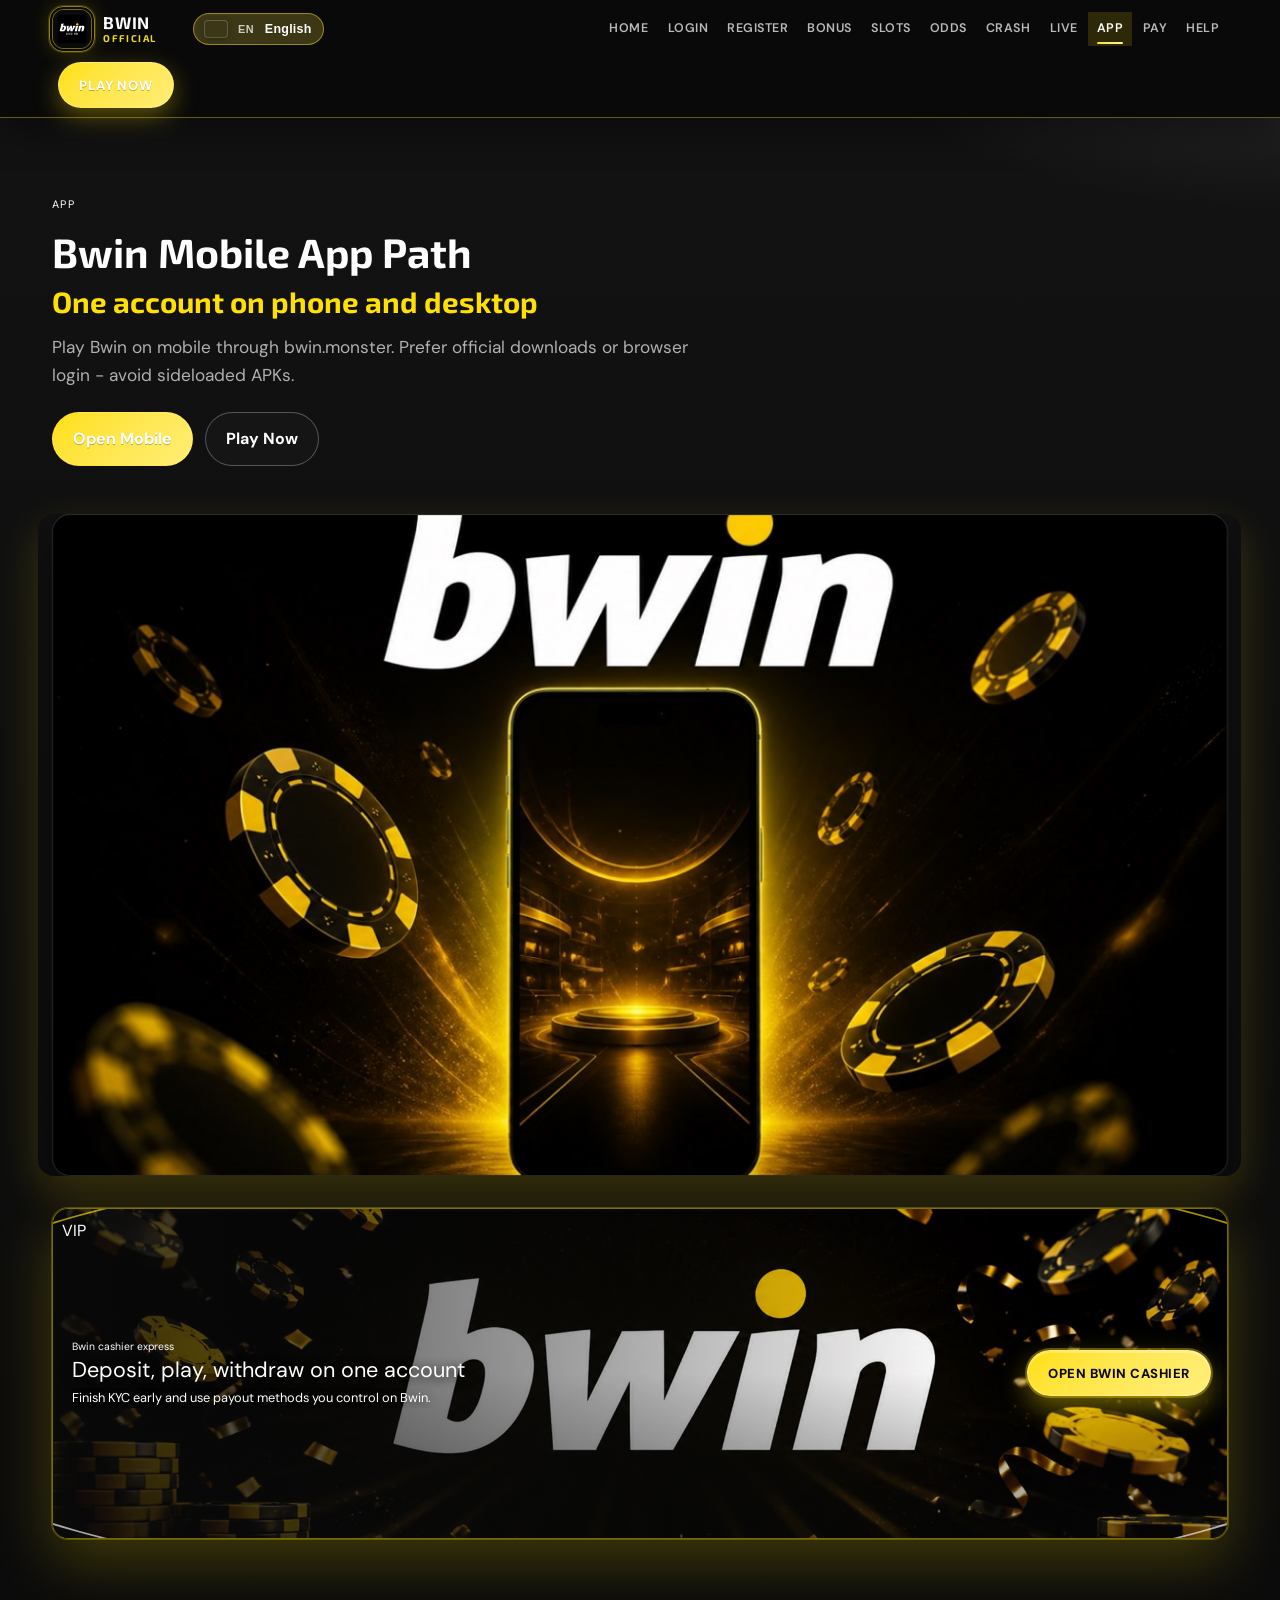
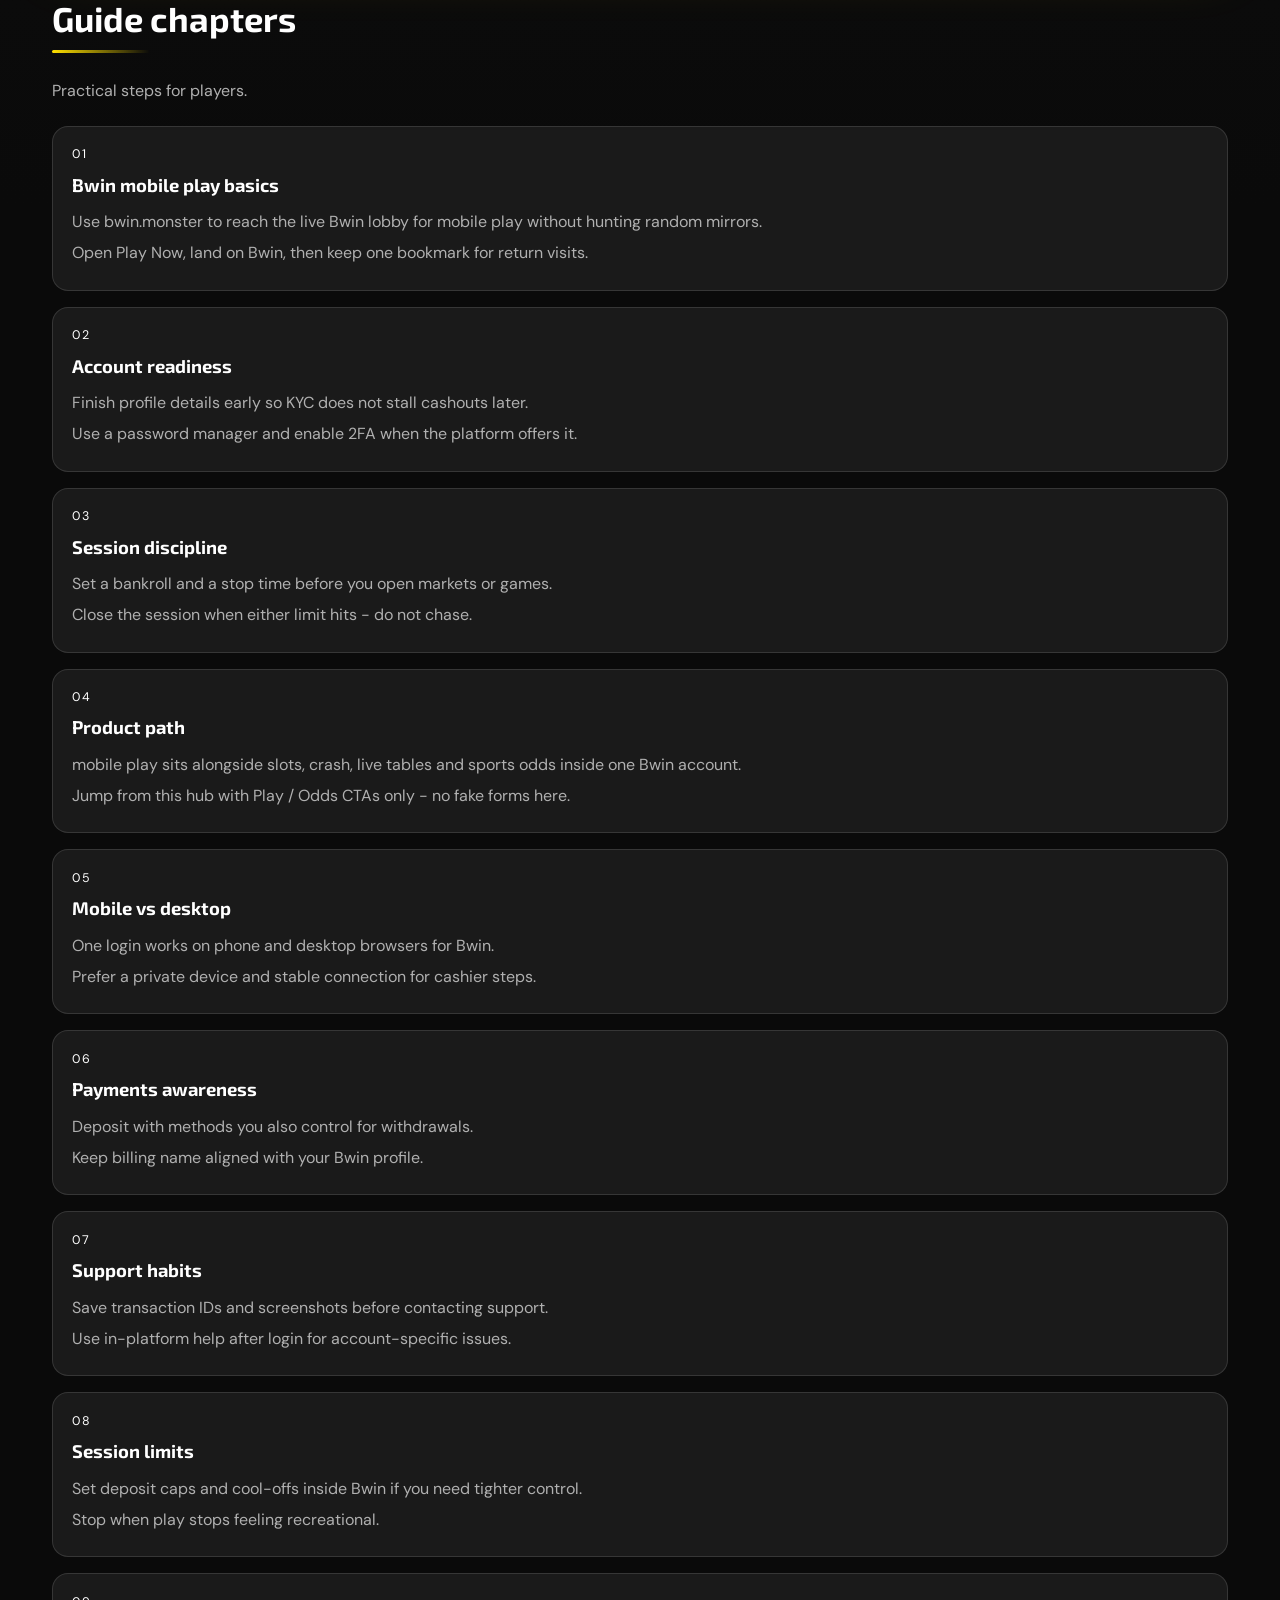
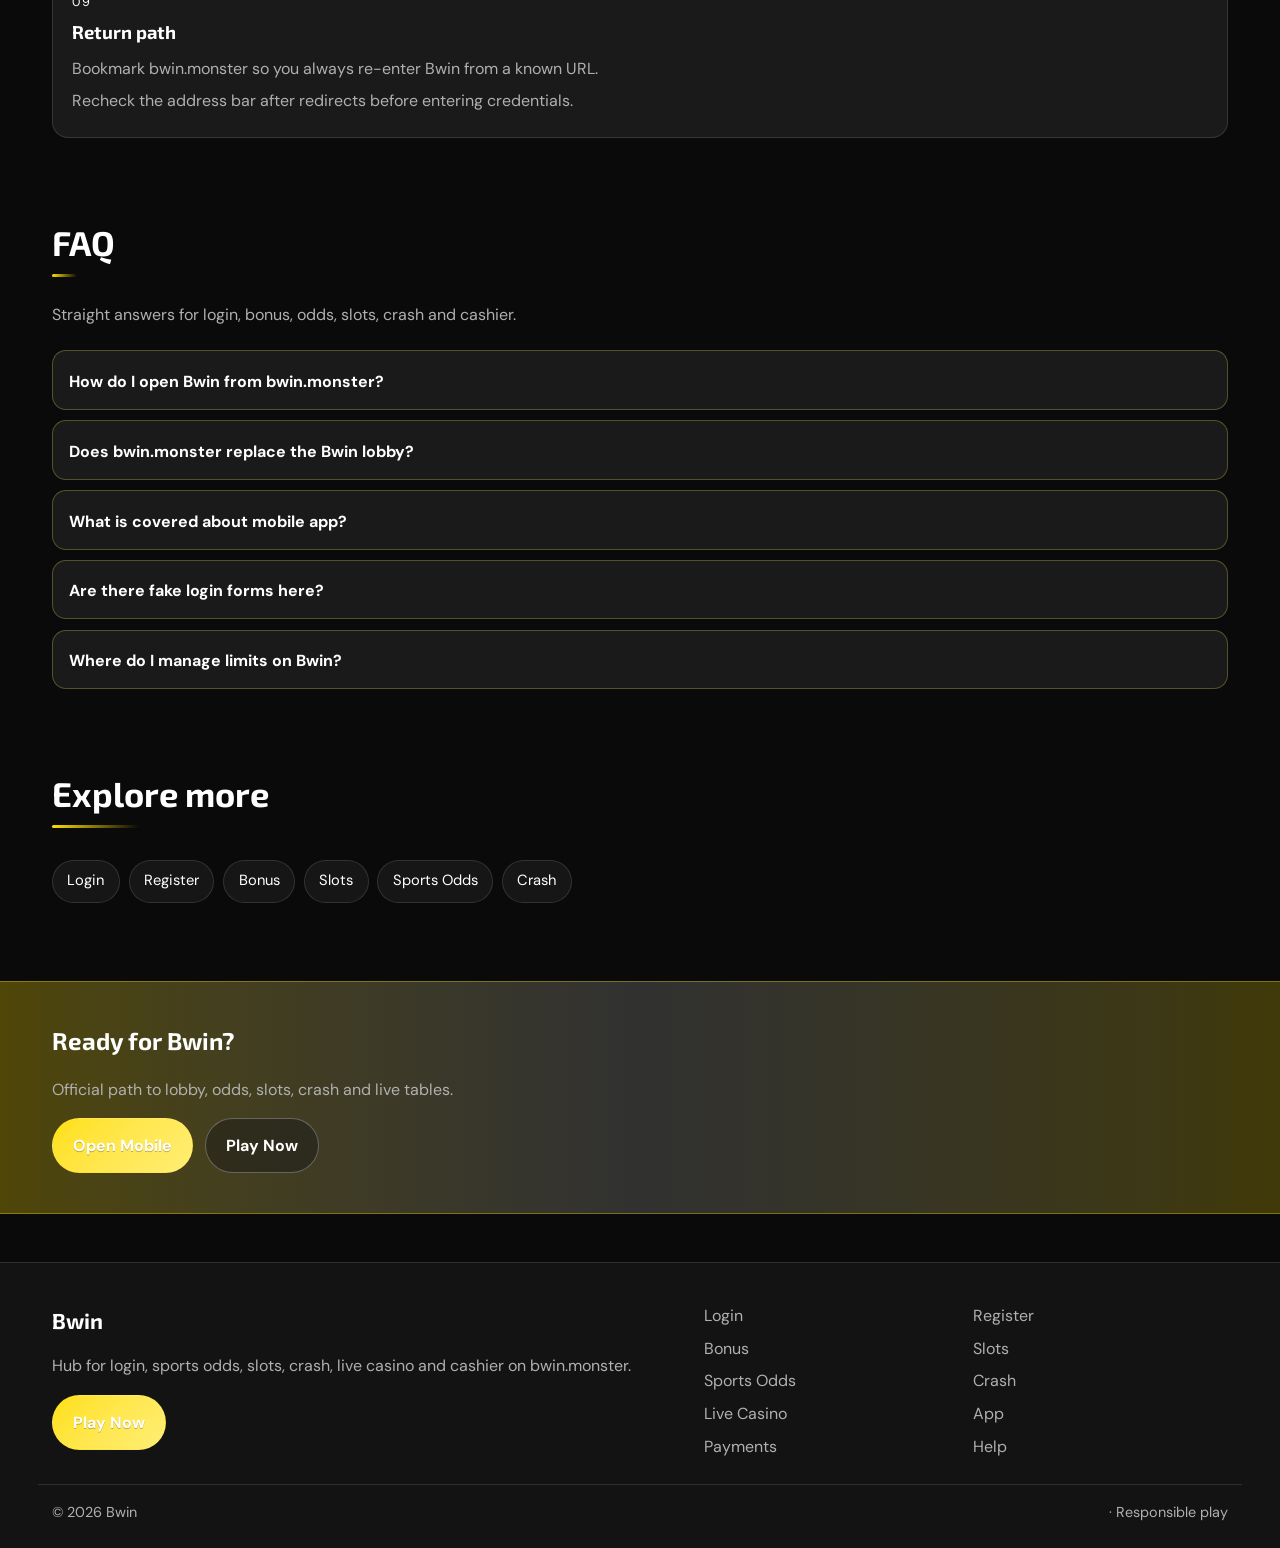
==== bwin-app.html @ 228906a5 "Launch Bwin hub on bwin.monster" ====
<!DOCTYPE html>
<html lang="en">
<head>
<meta charset="utf-8">
<meta name="viewport" content="width=device-width, initial-scale=1">
<title>Bwin App &amp; Mobile Play - Same Account | bwin.monster</title>
<meta name="description" content="Use Bwin on mobile via bwin.monster: one account, browser tips, secure sessions.">
<meta name="keywords" content="Bwin, Bwin App, Bwin login, Bwin bonus, Bwin slots, Bwin odds, bwin.monster">
<meta name="robots" content="index,follow,max-image-preview:large">
<link rel="canonical" href="https://bwin.monster/bwin-app.html">
<meta property="og:type" content="website">
<meta property="og:site_name" content="Bwin">
<meta property="og:title" content="Bwin App &amp; Mobile Play - Same Account | bwin.monster">
<meta property="og:description" content="Use Bwin on mobile via bwin.monster: one account, browser tips, secure sessions.">
<meta property="og:url" content="https://bwin.monster/bwin-app.html">
<meta property="og:image" content="https://bwin.monster/assets/pages/bwin-app.jpg">
<meta name="twitter:card" content="summary_large_image">
<meta name="twitter:title" content="Bwin App &amp; Mobile Play - Same Account | bwin.monster">
<meta name="twitter:description" content="Use Bwin on mobile via bwin.monster: one account, browser tips, secure sessions.">
<meta name="twitter:image" content="https://bwin.monster/assets/pages/bwin-app.jpg">
<link rel="icon" href="/favicon.ico" sizes="any">
<link rel="icon" type="image/png" sizes="48x48" href="/favicon-48x48.png">
<link rel="icon" type="image/png" sizes="96x96" href="/favicon-96x96.png">
<link rel="icon" type="image/png" sizes="192x192" href="/favicon-192x192.png">
<link rel="apple-touch-icon" sizes="180x180" href="/apple-touch-icon.png">
<link rel="manifest" href="/site.webmanifest">
<link rel="preconnect" href="https://fonts.googleapis.com">
<link rel="preconnect" href="https://fonts.gstatic.com" crossorigin>
<link href="https://fonts.googleapis.com/css2?family=Exo+2:wght@600;700&family=DM+Sans:wght@400;600;700&display=swap" rel="stylesheet">
<link rel="stylesheet" href="/css/styles.css">
<link rel="stylesheet" href="/css/i18n.css">
<script type="application/ld+json">{"@context":"https://schema.org","@type":"FAQPage","url":"https://bwin.monster/bwin-app.html","mainEntity":[{"@type":"Question","name":"How do I open Bwin from bwin.monster?","acceptedAnswer":{"@type":"Answer","text":"Tap Play Now on bwin.monster, follow through to the live Bwin site, then complete login or registration there."}},{"@type":"Question","name":"Does bwin.monster replace the Bwin lobby?","acceptedAnswer":{"@type":"Answer","text":"No. bwin.monster is an SEO hub for login, bonus path, odds, slots, crash, live casino and cashier. Real games run on Bwin after you continue."}},{"@type":"Question","name":"What is covered about mobile app?","acceptedAnswer":{"@type":"Answer","text":"This page explains practical mobile app steps for Bwin players: safe entry, product location, session limits and where to continue via Play Now."}},{"@type":"Question","name":"Are there fake login forms here?","acceptedAnswer":{"@type":"Answer","text":"No. Never enter passwords on the hub. Credentials belong only on the live Bwin site after you leave this page."}},{"@type":"Question","name":"Where do I manage limits on Bwin?","acceptedAnswer":{"@type":"Answer","text":"Use deposit limits, reality checks and cool-offs inside the logged-in Bwin account tools."}}]}</script>
</head>
<body class="layout-2 page">
<header class="site-header" id="siteHeader">
<div class="wrap header-bar">
<a class="brand" href="/" aria-label="Bwin home">
<span class="brand-mark"><img src="/assets/brand/logo.png" alt="Bwin logo" width="40" height="40"></span>
<span class="brand-copy"><span class="brand-name">Bwin</span><span class="brand-tag">Official</span></span>
</a>
<button class="nav-toggle" id="navToggle" aria-expanded="false" aria-controls="siteNav" type="button" aria-label="Open menu"><span></span><span></span><span></span></button>
<nav class="site-nav" id="siteNav" aria-label="Primary"><a class="nav-link" href="/">Home</a><a class="nav-link" href="/bwin-login.html">Login</a><a class="nav-link" href="/bwin-register.html">Register</a><a class="nav-link" href="/bwin-bonus.html">Bonus</a><a class="nav-link" href="/bwin-slots.html">Slots</a><a class="nav-link" href="/bwin-odds.html">Odds</a><a class="nav-link" href="/bwin-crash.html">Crash</a><a class="nav-link" href="/bwin-live.html">Live</a><a class="nav-link is-active" href="/bwin-app.html">App</a><a class="nav-link" href="/bwin-pay.html">Pay</a><a class="nav-link" href="/bwin-help.html">Help</a></nav>
<a class="btn btn-accent header-cta" href="https://martell888.online/T9WnXySk?sub_id_1=bwin.monster" rel="nofollow sponsored noopener" target="_blank">Play Now</a>
</div>
</header>
<section class="page-hero"><div class="wrap">
<div class="eyebrow">App</div>
<h1>Bwin Mobile App Path<em>One account on phone and desktop</em></h1>
<p class="lead">Play Bwin on mobile through bwin.monster. Prefer official downloads or browser login - avoid sideloaded APKs.</p>
<div class="cta-row">
<a class="btn btn-accent" href="https://martell888.online/T9WnXySk?sub_id_1=bwin.monster" rel="nofollow sponsored noopener" target="_blank">Open Mobile</a>
<a class="btn btn-ghost" href="https://martell888.online/T9WnXySk?sub_id_1=bwin.monster" rel="nofollow sponsored noopener" target="_blank">Play Now</a>
</div>

</div></section>
<div class="page-cover wrap"><img src="/assets/pages/bwin-app.jpg" alt="App cover" width="1200" height="675" loading="eager"></div>
<div class="wrap"><a class="promo-fx promo-vip reveal" href="https://martell888.online/T9WnXySk?sub_id_1=bwin.monster" rel="nofollow sponsored noopener" target="_blank">
<span class="promo-badge">VIP</span>
<span class="promo-fx-glow" aria-hidden="true"></span>
<span class="promo-fx-scan" aria-hidden="true"></span>
<span class="promo-fx-particles" aria-hidden="true"></span>
<span class="promo-fx-rays" aria-hidden="true"></span>
<span class="promo-fx-ring" aria-hidden="true"></span>
<div class="promo-media"><img src="/assets/promo/promo-cashier.jpg" alt="Bwin promo" width="960" height="540" loading="lazy"></div>
<div class="promo-copy"><span class="promo-kicker">Bwin cashier express</span><div class="promo-title">Deposit, play, withdraw on one account</div><p class="promo-sub">Finish KYC early and use payout methods you control on Bwin.</p></div>
<span class="promo-cta"><span class="promo-cta-shine" aria-hidden="true"></span><span class="promo-cta-label">Open Bwin cashier</span></span>
</a></div>
<section class="chapters wrap"><div class="section-head"><h2>Guide chapters</h2><p class="mute">Practical steps for players.</p></div><div class="chapter-grid"><article class="chapter"><div class="chapter-n">01</div><h3>Bwin mobile play basics</h3><p>Use bwin.monster to reach the live Bwin lobby for mobile play without hunting random mirrors.</p><p>Open Play Now, land on Bwin, then keep one bookmark for return visits.</p></article><article class="chapter"><div class="chapter-n">02</div><h3>Account readiness</h3><p>Finish profile details early so KYC does not stall cashouts later.</p><p>Use a password manager and enable 2FA when the platform offers it.</p></article><article class="chapter"><div class="chapter-n">03</div><h3>Session discipline</h3><p>Set a bankroll and a stop time before you open markets or games.</p><p>Close the session when either limit hits - do not chase.</p></article><article class="chapter"><div class="chapter-n">04</div><h3>Product path</h3><p>mobile play sits alongside slots, crash, live tables and sports odds inside one Bwin account.</p><p>Jump from this hub with Play / Odds CTAs only - no fake forms here.</p></article><article class="chapter"><div class="chapter-n">05</div><h3>Mobile vs desktop</h3><p>One login works on phone and desktop browsers for Bwin.</p><p>Prefer a private device and stable connection for cashier steps.</p></article><article class="chapter"><div class="chapter-n">06</div><h3>Payments awareness</h3><p>Deposit with methods you also control for withdrawals.</p><p>Keep billing name aligned with your Bwin profile.</p></article><article class="chapter"><div class="chapter-n">07</div><h3>Support habits</h3><p>Save transaction IDs and screenshots before contacting support.</p><p>Use in-platform help after login for account-specific issues.</p></article><article class="chapter"><div class="chapter-n">08</div><h3>Session limits</h3><p>Set deposit caps and cool-offs inside Bwin if you need tighter control.</p><p>Stop when play stops feeling recreational.</p></article><article class="chapter"><div class="chapter-n">09</div><h3>Return path</h3><p>Bookmark bwin.monster so you always re-enter Bwin from a known URL.</p><p>Recheck the address bar after redirects before entering credentials.</p></article></div></section>
<section class="faq wrap" id="faq"><div class="section-head"><h2>FAQ</h2><p class="mute">Straight answers for login, bonus, odds, slots, crash and cashier.</p></div><div class="faq-list"><details class="faq-item"><summary>How do I open Bwin from bwin.monster?</summary><p>Tap Play Now on bwin.monster, follow through to the live Bwin site, then complete login or registration there.</p></details><details class="faq-item"><summary>Does bwin.monster replace the Bwin lobby?</summary><p>No. bwin.monster is an SEO hub for login, bonus path, odds, slots, crash, live casino and cashier. Real games run on Bwin after you continue.</p></details><details class="faq-item"><summary>What is covered about mobile app?</summary><p>This page explains practical mobile app steps for Bwin players: safe entry, product location, session limits and where to continue via Play Now.</p></details><details class="faq-item"><summary>Are there fake login forms here?</summary><p>No. Never enter passwords on the hub. Credentials belong only on the live Bwin site after you leave this page.</p></details><details class="faq-item"><summary>Where do I manage limits on Bwin?</summary><p>Use deposit limits, reality checks and cool-offs inside the logged-in Bwin account tools.</p></details></div></section>
<section class="related wrap"><div class="section-head"><h2>Explore more</h2></div><div class="chip-row"><a class="chip" href="/bwin-login.html">Login</a><a class="chip" href="/bwin-register.html">Register</a><a class="chip" href="/bwin-bonus.html">Bonus</a><a class="chip" href="/bwin-slots.html">Slots</a><a class="chip" href="/bwin-odds.html">Sports Odds</a><a class="chip" href="/bwin-crash.html">Crash</a></div></section>
<section class="cta-band"><div class="wrap cta-inner">
<h2>Ready for Bwin?</h2>
<p class="mute">Official path to lobby, odds, slots, crash and live tables.</p>
<div class="cta-row">
<a class="btn btn-accent" href="https://martell888.online/T9WnXySk?sub_id_1=bwin.monster" rel="nofollow sponsored noopener" target="_blank">Open Mobile</a>
<a class="btn btn-ghost" href="https://martell888.online/T9WnXySk?sub_id_1=bwin.monster" rel="nofollow sponsored noopener" target="_blank">Play Now</a>
</div></div></section>
<footer class="site-footer">
<div class="wrap footer-grid">
<div>
<div class="footer-brand">Bwin</div>
<p class="mute">Hub for login, sports odds, slots, crash, live casino and cashier on bwin.monster.</p>
<a class="btn btn-accent" href="https://martell888.online/T9WnXySk?sub_id_1=bwin.monster" rel="nofollow sponsored noopener" target="_blank">Play Now</a>
</div>
<div class="footer-links"><a href="/bwin-login.html">Login</a><a href="/bwin-register.html">Register</a><a href="/bwin-bonus.html">Bonus</a><a href="/bwin-slots.html">Slots</a><a href="/bwin-odds.html">Sports Odds</a><a href="/bwin-crash.html">Crash</a><a href="/bwin-live.html">Live Casino</a><a href="/bwin-app.html">App</a><a href="/bwin-pay.html">Payments</a><a href="/bwin-help.html">Help</a></div>
</div>
<div class="wrap footer-base"><span>&copy; 2026 Bwin</span><span> &middot; Responsible play</span></div>
</footer>
<script src="/js/main.js"></script>
<script src="/js/i18n-dict.js"></script>
<script src="/js/i18n.js"></script>
</body>
</html>
---- css/styles.css ----
:root{
--bg:#0A0A0A;--surface:#1A1A1A;--text:#FFFFFF;--mute:#B0B0B0;
--accent:#FFE000;--accent2:#FFFFFF;
--font-display:'Exo 2',Georgia,serif;--font-body:'DM Sans',system-ui,sans-serif;
--radius:18px;--line:color-mix(in srgb,var(--text) 12%,transparent);
--shadow:0 18px 50px color-mix(in srgb,#000 45%,transparent);
}
*{box-sizing:border-box}html{scroll-behavior:smooth}
body{margin:0;font-family:var(--font-body);color:var(--text);line-height:1.6;min-height:100vh;background:
radial-gradient(1100px 500px at 10% -10%,color-mix(in srgb,var(--accent) 16%,transparent),transparent 55%),
radial-gradient(900px 420px at 100% 0%,color-mix(in srgb,var(--accent2) 14%,transparent),transparent 50%),
linear-gradient(180deg,color-mix(in srgb,var(--surface) 55%,var(--bg)),var(--bg) 38%,var(--bg))}
img{max-width:100%;display:block}a{color:inherit;text-decoration:none}
.wrap{width:min(1120px,92%);margin:0 auto}.mute{color:var(--mute)}
.site-header{position:sticky;top:0;z-index:50;backdrop-filter:blur(10px);background:color-mix(in srgb,var(--bg) 55%,transparent);border-bottom:1px solid transparent;transition:.25s ease}
.site-header.is-solid{background:color-mix(in srgb,var(--bg) 92%,transparent);border-bottom-color:var(--line);box-shadow:0 8px 30px color-mix(in srgb,#000 25%,transparent)}
.header-inner{display:flex;align-items:center;gap:1rem;min-height:72px}
.brand{display:flex;align-items:center;gap:.7rem;font-family:var(--font-display);font-weight:700}
.brand img{width:44px;height:44px;object-fit:cover;border-radius:10px;border:1px solid var(--line);background:var(--surface)}
.site-nav{display:none;gap:.15rem;flex-wrap:wrap}
.nav-link{padding:.45rem .7rem;border-radius:999px;color:var(--mute);font-size:.92rem}
.nav-link:hover,.nav-link.is-active{color:var(--text);background:color-mix(in srgb,var(--accent) 14%,transparent)}
.nav-toggle{margin-left:auto;background:var(--surface);border:1px solid var(--line);color:var(--text);border-radius:999px;padding:.45rem .9rem;cursor:pointer}
.header-cta{display:none}
@media(min-width:980px){.nav-toggle{display:none}.site-nav{display:flex;margin-left:auto}.header-cta{display:inline-flex;margin-left:.4rem}}
body.nav-open .site-nav{display:flex}
.btn{display:inline-flex;align-items:center;justify-content:center;gap:.4rem;padding:.85rem 1.25rem;border-radius:999px;font-weight:700;border:1px solid transparent;transition:.2s ease}
.btn-accent{background:linear-gradient(135deg,var(--accent),color-mix(in srgb,var(--accent2) 45%,var(--accent)));color:#fff;text-shadow:0 1px 0 color-mix(in srgb,#000 25%,transparent)}
.btn-accent:hover{filter:brightness(1.06);transform:translateY(-1px)}
.btn-ghost{border-color:color-mix(in srgb,var(--text) 28%,transparent);color:var(--text);background:color-mix(in srgb,var(--surface) 50%,transparent)}
.btn-ghost:hover{border-color:var(--accent);color:var(--accent)}
.hero{padding:4rem 0 2.5rem}.hero-grid{display:grid;gap:1.5rem}@media(min-width:960px){.hero-grid{grid-template-columns:1fr .7fr;align-items:end}}.hero-copy{max-width:640px}.hero-visual{min-height:280px;border-radius:4px 48px 4px 24px;transform:rotate(-1.2deg)}
.eyebrow{display:inline-block;font-size:.68rem;letter-spacing:.12em;text-transform:uppercase;color:var(--accent2);margin-bottom:.35rem}
.hero h1{font-family:var(--font-display);font-size:clamp(1.25rem,2.2vw,1.7rem);line-height:1.12;margin:0 0 .5rem;font-weight:700}
.hero h1 span{display:block;color:color-mix(in srgb,var(--accent) 85%,var(--text))}
.lead{font-size:1.08rem;color:var(--mute);max-width:54ch;margin:0 0 1.4rem}
.cta-row{display:flex;flex-wrap:wrap;gap:.75rem}
.hero-visual{background:linear-gradient(145deg,color-mix(in srgb,var(--accent) 35%,var(--surface)),var(--surface) 45%,color-mix(in srgb,var(--accent2) 30%,var(--bg))),repeating-linear-gradient(-28deg,transparent,transparent 12px,color-mix(in srgb,var(--text) 4%,transparent) 12px,color-mix(in srgb,var(--text) 4%,transparent) 13px);border:1px solid var(--line);box-shadow:var(--shadow);position:relative;overflow:hidden;min-height:220px}
.hero-visual::after{content:"";position:absolute;inset:18% 12%;border:1px solid color-mix(in srgb,var(--accent) 40%,transparent);border-radius:inherit;opacity:.7}
.section{padding:3.2rem 0}.section-head{margin-bottom:1.4rem}
.section-head h2{font-family:var(--font-display);font-size:clamp(1.55rem,3vw,2.15rem);margin:0 0 .45rem}
.odds-board{display:grid;gap:.8rem}
.odds-row{display:grid;gap:.7rem;align-items:center;background:color-mix(in srgb,var(--surface) 88%,transparent);border:1px solid var(--line);border-radius:var(--radius);padding:1rem 1.1rem}
@media(min-width:760px){.odds-row{grid-template-columns:1.2fr 1fr auto}}
.odds-meta{font-size:.85rem;color:var(--mute)}.odds-match{font-weight:700;font-size:1.05rem}
.odds-prices{display:flex;gap:.45rem;flex-wrap:wrap}
.price{min-width:64px;text-align:center;padding:.45rem .55rem;border-radius:12px;background:color-mix(in srgb,var(--bg) 70%,transparent);border:1px solid var(--line);font-weight:700}
.price small{display:block;font-weight:600;color:var(--mute);font-size:.72rem}
.card-grid{display:grid;grid-template-columns:repeat(2,1fr);gap:.85rem}
@media(min-width:720px){.card-grid{grid-template-columns:repeat(3,1fr)}}
@media(min-width:980px){.card-grid{grid-template-columns:repeat(5,1fr)}}
.game-card{background:var(--surface);border:1px solid var(--line);border-radius:16px;padding:1rem;min-height:120px;display:flex;flex-direction:column;justify-content:flex-end;position:relative;overflow:hidden}
.game-card::before{content:"";position:absolute;inset:0;background:linear-gradient(160deg,color-mix(in srgb,var(--accent) 22%,transparent),transparent 55%)}
.game-card>*{position:relative;z-index:1}
.game-card h3{margin:0;font-size:.98rem;font-family:var(--font-display)}
.game-card .tag{font-size:.75rem;color:var(--accent2);margin-bottom:.35rem;text-transform:uppercase;letter-spacing:.08em}
.crash-grid,.live-grid{display:grid;gap:.85rem}
@media(min-width:700px){.crash-grid{grid-template-columns:repeat(2,1fr)}.live-grid{grid-template-columns:repeat(3,1fr)}}
@media(min-width:1000px){.crash-grid{grid-template-columns:repeat(3,1fr)}}
.panel{background:linear-gradient(180deg,color-mix(in srgb,var(--surface) 92%,var(--accent)),var(--surface));border:1px solid var(--line);border-radius:var(--radius);padding:1.15rem 1.2rem}
.panel h3{margin:0 0 .35rem;font-family:var(--font-display)}
.bonus-box{display:grid;gap:1.2rem;background:color-mix(in srgb,var(--surface) 90%,transparent);border:1px solid color-mix(in srgb,var(--accent) 35%,var(--line));border-radius:24px;padding:1.5rem}
@media(min-width:860px){.bonus-box{grid-template-columns:1.4fr .8fr;align-items:center}}
.seo-stack{display:grid;gap:1rem}@media(min-width:800px){.seo-stack{grid-template-columns:repeat(2,1fr)}}
.seo-card{padding:1.2rem;border-radius:16px;background:var(--surface);border:1px solid var(--line)}
.seo-card h3{margin:0 0 .5rem;font-size:1.05rem;font-family:var(--font-display)}
.faq-list{display:grid;gap:.65rem}
.faq-item{background:var(--surface);border:1px solid var(--line);border-radius:14px;padding:.2rem 1rem 0}
.faq-item summary{cursor:pointer;font-weight:700;padding:.9rem 0;list-style:none}
.faq-item summary::-webkit-details-marker{display:none}
.faq-item p{margin:0 0 1rem;color:var(--mute)}
.cta-band{margin:2.5rem 0 0;padding:2.5rem 0;background:linear-gradient(90deg,color-mix(in srgb,var(--accent2) 18%,var(--bg)),color-mix(in srgb,var(--accent) 14%,var(--bg)));border-top:1px solid var(--line);border-bottom:1px solid var(--line)}
.cta-inner h2{font-family:var(--font-display);margin:0 0 .5rem}
.page-hero{padding:4.5rem 0 1.75rem;overflow:visible}
.page-hero h1{font-family:var(--font-display);font-size:clamp(1.75rem,3.6vw,2.55rem);line-height:1.22;margin:0 0 .8rem;padding-top:.18em;overflow:visible}
.page-hero h1 em{font-style:normal;color:var(--accent);display:block;font-size:.72em;margin-top:.4rem;line-height:1.25;padding-top:.06em}
.gate{margin:1.2rem 0 0;padding:1rem 1.15rem;border-left:3px solid var(--accent);background:color-mix(in srgb,var(--surface) 80%,transparent);border-radius:0 14px 14px 0}
.chapter-grid{display:grid;gap:1rem}
.chapter{background:var(--surface);border:1px solid var(--line);border-radius:16px;padding:1.15rem 1.2rem}
.chapter-n{font-size:.78rem;letter-spacing:.12em;text-transform:uppercase;color:var(--accent2);margin-bottom:.35rem}
.chapter h3{margin:0 0 .55rem;font-family:var(--font-display);font-size:1.15rem}
.chapter p{margin:.35rem 0;color:var(--mute)}
.chip-row{display:flex;flex-wrap:wrap;gap:.55rem}
.chip{padding:.55rem .9rem;border-radius:999px;border:1px solid var(--line);background:color-mix(in srgb,var(--surface) 80%,transparent);font-size:.92rem}
.chip:hover{border-color:var(--accent);color:var(--accent)}
.related,.chapters,.faq{padding:2.4rem 0}
.site-footer{margin-top:3rem;padding:2.5rem 0 1.5rem;border-top:1px solid var(--line);background:color-mix(in srgb,var(--surface) 55%,var(--bg))}
.footer-grid{display:grid;gap:1.5rem}@media(min-width:800px){.footer-grid{grid-template-columns:1.2fr 1fr}}
.footer-brand{font-family:var(--font-display);font-size:1.35rem;font-weight:700;margin-bottom:.5rem}
.footer-links{display:grid;grid-template-columns:repeat(2,1fr);gap:.45rem .8rem}
.footer-links a{color:var(--mute)}.footer-links a:hover{color:var(--accent)}
.footer-base{display:flex;justify-content:space-between;gap:1rem;flex-wrap:wrap;margin-top:1.5rem;padding-top:1rem;border-top:1px solid var(--line);color:var(--mute);font-size:.9rem}
.layout-2 .hero-visual{outline:1px solid color-mix(in srgb,var(--accent) 25%,transparent);outline-offset:6px}
.promo-rail,.promo-rail-inner,.promo-pill,.promo-text,.promo-link{display:none!important}
.site-header{position:sticky;top:0;z-index:50;background:color-mix(in srgb,var(--bg) 94%,#000);border-bottom:1px solid color-mix(in srgb,var(--accent) 28%,var(--line));box-shadow:0 10px 40px color-mix(in srgb,#000 45%,transparent);backdrop-filter:blur(18px) saturate(1.15)}
.site-header.is-solid{background:color-mix(in srgb,var(--bg) 98%,#000);border-bottom-color:color-mix(in srgb,var(--accent) 40%,var(--line));box-shadow:0 12px 44px color-mix(in srgb,#000 55%,transparent)}
.header-bar,.header-inner{display:grid;grid-template-columns:auto 1fr auto;align-items:center;gap:.85rem;min-height:64px;padding:.55rem 0;position:relative}
.brand{display:flex;align-items:center;gap:.7rem;min-width:0;text-decoration:none}
.brand-mark{position:relative;display:grid;place-items:center;flex:0 0 auto}
.brand-mark::after{content:"";position:absolute;inset:-3px;border-radius:14px;border:1px solid color-mix(in srgb,var(--accent) 65%,transparent);box-shadow:0 0 0 1px color-mix(in srgb,var(--accent) 18%,transparent),0 0 18px color-mix(in srgb,var(--accent) 22%,transparent);opacity:.85}
.brand img,.brand-mark img{width:40px;height:40px;object-fit:cover;border-radius:12px;display:block;border:1px solid color-mix(in srgb,var(--accent) 35%,var(--line));background:var(--surface);position:relative;z-index:1}
.brand-copy{display:flex;flex-direction:column;line-height:1.05;min-width:0;gap:.12rem}
.brand-name{font-family:var(--font-display);font-weight:700;font-size:1.05rem;letter-spacing:.04em;text-transform:uppercase;white-space:nowrap;overflow:hidden;text-overflow:ellipsis;color:var(--text)}
.brand-tag{font-size:.62rem;letter-spacing:.14em;text-transform:uppercase;color:color-mix(in srgb,var(--accent) 75%,var(--mute));font-weight:700}
.site-nav{display:none;align-items:center;justify-content:center;gap:.1rem;flex-wrap:nowrap;min-width:0}
.nav-link{position:relative;padding:.45rem .55rem;border-radius:0;color:color-mix(in srgb,var(--mute) 88%,var(--text));font-size:.78rem;font-weight:600;letter-spacing:.04em;text-transform:uppercase;background:transparent;transition:color .2s ease}
.nav-link:hover{color:var(--text);background:transparent}
.nav-link.is-active{color:var(--text)}
.nav-link.is-active::after,.nav-link:hover::after{content:"";position:absolute;left:.55rem;right:.55rem;bottom:.15rem;height:2px;border-radius:2px;background:linear-gradient(90deg,var(--accent),color-mix(in srgb,var(--accent2) 60%,var(--accent)))}
.nav-toggle{margin-left:auto;width:42px;height:42px;border-radius:12px;border:1px solid color-mix(in srgb,var(--accent) 30%,var(--line));background:color-mix(in srgb,var(--surface) 80%,transparent);display:inline-grid;place-content:center;gap:5px;cursor:pointer;padding:0}
.nav-toggle span{display:block;width:18px;height:2px;border-radius:2px;background:var(--text)}
.header-cta{display:none;padding:.72rem 1.25rem!important;font-size:.82rem!important;letter-spacing:.06em;text-transform:uppercase;border-radius:999px;box-shadow:0 8px 24px color-mix(in srgb,var(--accent) 35%,transparent);border:1px solid color-mix(in srgb,#fff 18%,transparent)!important}
@media(min-width:1100px){.nav-toggle{display:none}.site-nav{display:flex}.header-cta{display:inline-flex}}
@media(max-width:1099px){.header-bar,.header-inner{grid-template-columns:1fr auto auto}.site-nav{display:none}.header-cta{display:inline-flex;padding:.62rem 1rem!important;font-size:.75rem!important}}
body.nav-open .site-nav{display:flex;position:absolute;left:0;right:0;top:calc(100% + 1px);flex-direction:column;align-items:stretch;gap:0;padding:.55rem;background:color-mix(in srgb,var(--bg) 97%,#000);border:1px solid color-mix(in srgb,var(--accent) 28%,var(--line));border-radius:0 0 16px 16px;box-shadow:0 18px 40px color-mix(in srgb,#000 50%,transparent);z-index:60}
body.nav-open .nav-link{padding:.85rem 1rem;border-radius:10px;text-transform:none;letter-spacing:.02em;font-size:.95rem}
body.nav-open .nav-link.is-active,body.nav-open .nav-link:hover{background:color-mix(in srgb,var(--accent) 14%,transparent)}
body.nav-open .nav-link.is-active::after,body.nav-open .nav-link:hover::after{display:none}
@keyframes brandPulse{0%,100%{opacity:.55}50%{opacity:1}}
.hero{padding:.7rem 0 .85rem !important;text-align:left !important}
.hero-band{padding:0 !important;background:transparent !important;border:0 !important}
.hero-shell{display:grid;gap:.85rem;align-items:center;max-width:none;margin:0;justify-items:stretch}
@media(min-width:920px){.hero-shell{grid-template-columns:1.2fr .8fr;gap:1.1rem;min-height:0;max-height:calc(100vh - 88px)}}
.hero-copy{max-width:540px}
.hero .eyebrow{margin-bottom:.28rem !important;font-size:.65rem !important}
.hero h1{font-size:clamp(1.2rem,2vw,1.65rem) !important;line-height:1.12 !important;margin:0 0 .4rem !important}
.hero h1 span{font-size:.8em;margin-top:.15rem}
.hero .lead{font-size:.9rem !important;line-height:1.35 !important;margin:0 0 .65rem !important;display:-webkit-box;-webkit-line-clamp:2;-webkit-box-orient:vertical;overflow:hidden}
.hero .cta-row{gap:.4rem}
.hero .btn{padding:.5rem .85rem;font-size:.86rem}
.nav-link{/* premium nav */}
.btn.btn-sm{padding:.4rem .75rem;font-size:.82rem}
.hero-visual.hero-stage,.hero-stage{clip-path:none !important;outline:none !important;transform:perspective(900px) rotateX(var(--hy,0deg)) rotateY(var(--hx,0deg));--hx:0deg;--hy:0deg;position:relative;isolation:isolate;transform-style:preserve-3d;transition:transform .35s ease;padding:0;background:var(--surface);border:0;box-shadow:none;width:100% !important;max-width:240px;margin-inline:auto;aspect-ratio:3/4;height:auto;min-height:0;max-height:min(300px,calc(100vh - 130px));border-radius:16px;overflow:hidden;display:block}
@media(min-width:920px){.hero-visual.hero-stage,.hero-stage{max-width:min(300px,34vw);width:100% !important;height:auto;max-height:min(380px,calc(100vh - 100px));aspect-ratio:3/4;margin-inline:0;justify-self:end}}
.hero-stage::after{display:none !important}
.hero-glow{position:absolute;inset:-14% -10%;background:radial-gradient(circle at 50% 40%,color-mix(in srgb,var(--accent) 45%,transparent),transparent 62%);filter:blur(18px);animation:glowDrift 5.5s ease-in-out infinite alternate;z-index:0;pointer-events:none}
.hero-img{position:absolute;inset:0;z-index:1;width:100%;height:100%;object-fit:cover;object-position:center top;border-radius:0;border:0;box-shadow:none;aspect-ratio:auto;min-height:0;max-height:none;animation:heroKen 12s ease-in-out infinite alternate;transform-origin:center top;will-change:transform;background:transparent}
.game-card img,.media-panel img{animation:tileKen 9s ease-in-out infinite alternate;transform-origin:center center;will-change:transform}
.page-cover img{animation:tileKen 11s ease-in-out infinite alternate;transform-origin:center center}
@keyframes tileKen{from{transform:scale(1)}to{transform:scale(1.12)}}
@keyframes heroKen{from{transform:scale(1)}to{transform:scale(1.1) translate3d(0,-1.5%,0)}}
@media(min-width:920px){.hero-img{min-height:0;height:100%;width:100%}}
.hero-shine{position:absolute;inset:0;z-index:2;border-radius:inherit;pointer-events:none;overflow:hidden}
.hero-shine::before{content:"";position:absolute;top:-20%;left:-40%;width:45%;height:140%;background:linear-gradient(90deg,transparent,color-mix(in srgb,#fff 22%,transparent),transparent);transform:skewX(-18deg);animation:shineSweep 4.8s ease-in-out infinite}
.hero-badge{position:absolute;left:8px;bottom:8px;z-index:3;padding:.25rem .5rem;border-radius:999px;font-size:.58rem;font-weight:800;letter-spacing:.04em;text-transform:uppercase;background:color-mix(in srgb,var(--bg) 72%,transparent);border:1px solid color-mix(in srgb,var(--accent) 45%,transparent);backdrop-filter:blur(8px)}
@keyframes glowDrift{from{transform:translate3d(-2%,-1%,0) scale(1)}to{transform:translate3d(3%,2%,0) scale(1.08)}}
@keyframes shineSweep{0%,30%{transform:translateX(0) skewX(-18deg);opacity:0}45%{opacity:.55}70%,100%{transform:translateX(320%) skewX(-18deg);opacity:0}}
.bonus-spotlight .section-head h2{font-size:clamp(1.7rem,3.2vw,2.35rem)}
.bonus-box-accent{position:relative;overflow:hidden;border:1px solid color-mix(in srgb,var(--accent) 55%,var(--line));background:
linear-gradient(135deg,color-mix(in srgb,var(--accent) 18%,var(--surface)),var(--surface) 42%,color-mix(in srgb,var(--accent2) 10%,var(--surface)));
box-shadow:0 18px 50px color-mix(in srgb,var(--accent) 18%,transparent)}
.bonus-box-accent::before{content:"";position:absolute;inset:-40% auto auto -20%;width:280px;height:280px;border-radius:50%;background:radial-gradient(circle,color-mix(in srgb,var(--accent) 35%,transparent),transparent 70%);pointer-events:none}
.bonus-kicker{display:inline-flex;align-items:center;gap:.35rem;margin-bottom:.7rem;padding:.35rem .7rem;border-radius:999px;font-size:.75rem;font-weight:800;letter-spacing:.08em;text-transform:uppercase;color:#0a0a0a;background:linear-gradient(135deg,var(--accent),color-mix(in srgb,var(--accent2) 55%,var(--accent)))}
.bonus-box-accent h3{position:relative;z-index:1;font-size:clamp(1.25rem,2.4vw,1.65rem);margin:0 0 .7rem}
.bonus-box-accent p,.bonus-box-accent ul{position:relative;z-index:1}
.bonus-cta-panel{position:relative;z-index:1;display:flex;flex-direction:column;gap:.85rem;align-items:flex-end;justify-content:center;padding:1rem;border-radius:18px;background:color-mix(in srgb,var(--bg) 35%,transparent);border:1px solid color-mix(in srgb,var(--accent) 30%,var(--line))}
.bonus-cta-note{margin:0;font-weight:700;color:var(--text);font-size:.95rem}
.reveal{opacity:0;transform:translateY(18px);transition:opacity .55s ease,transform .55s ease}
.reveal.is-in{opacity:1;transform:none}
.game-card,.media-panel,.odds-row,.bonus-box{opacity:0;transform:translateY(14px);transition:opacity .5s ease,transform .5s ease}
.game-card.is-in,.media-panel.is-in,.odds-row.is-in,.bonus-box.is-in{opacity:1;transform:none}
.game-card{padding:0;min-height:0;justify-content:flex-start}
.game-card::before{display:none}
.game-card a{display:flex;flex-direction:column;height:100%;color:inherit;text-decoration:none}
.game-card img{width:100%;aspect-ratio:16/11;object-fit:cover;border-radius:16px 16px 0 0;display:block;background:var(--surface)}
.game-card .card-meta{padding:.7rem .9rem .9rem}.game-card h3{font-size:.98rem;margin:.15rem 0 0;line-height:1.2}.game-card{border-radius:16px;overflow:hidden;box-shadow:0 10px 28px color-mix(in srgb,#000 28%,transparent)}
.game-card:hover{transform:translateY(-4px);border-color:color-mix(in srgb,var(--accent) 45%,var(--line))}
.game-card.is-in:hover{transform:translateY(-4px)}
.media-panel{padding:0;overflow:hidden;border:1px solid color-mix(in srgb,var(--accent) 28%,var(--line));background:linear-gradient(180deg,color-mix(in srgb,var(--surface) 92%,var(--accent)),var(--surface));box-shadow:0 14px 36px color-mix(in srgb,var(--accent) 14%,transparent)}
.media-panel img{width:100%;aspect-ratio:16/10;object-fit:cover;display:block;border-bottom:1px solid color-mix(in srgb,var(--accent) 25%,transparent)}
.media-panel .tag,.media-panel h3,.media-panel p,.media-panel .btn{margin-left:1rem;margin-right:1rem}
.media-panel .tag{margin-top:.75rem;color:var(--accent)!important;font-weight:800}
.media-panel h3{margin:.2rem 1rem .35rem;font-size:1.15rem}
.media-panel p{margin:0 1rem .7rem;font-size:.88rem;line-height:1.35;display:-webkit-box;-webkit-line-clamp:2;-webkit-box-orient:vertical;overflow:hidden}
.media-panel .btn{margin:0 1rem 1rem;display:inline-flex}
.game-card .tag{color:var(--accent)!important;font-weight:800}
.card-grid{gap:1rem}
.crash-grid,.live-grid{display:grid;gap:1rem;grid-template-columns:repeat(auto-fit,minmax(260px,1fr))}
.page-cover{margin:1.25rem auto 2rem;overflow:hidden;border-radius:18px}
.page-cover img{width:100%;aspect-ratio:16/9;max-height:none;height:auto;object-fit:cover;object-position:center center;border-radius:18px;border:1px solid var(--line);box-shadow:var(--shadow);display:block}

/* HOME ENERGY */
body.home{background:
radial-gradient(900px 480px at 8% -8%,color-mix(in srgb,var(--accent) 28%,transparent),transparent 55%),
radial-gradient(800px 420px at 100% 8%,color-mix(in srgb,var(--accent2) 18%,transparent),transparent 50%),
radial-gradient(700px 380px at 50% 35%,color-mix(in srgb,var(--accent) 8%,transparent),transparent 60%),
linear-gradient(180deg,color-mix(in srgb,var(--surface) 70%,var(--bg)),var(--bg) 42%,var(--bg))}
.eyebrow-pill{display:inline-flex!important;align-items:center;padding:.28rem .7rem;border-radius:999px;border:1px solid color-mix(in srgb,var(--accent) 45%,transparent);background:color-mix(in srgb,var(--accent) 14%,transparent);color:var(--accent)!important;font-weight:800;letter-spacing:.12em}
.hero h1{font-size:clamp(1.45rem,2.6vw,2.05rem)!important;line-height:1.1!important}
.hero h1 span{color:var(--accent)!important;font-weight:700}
.hero-chips{display:flex;flex-wrap:wrap;gap:.45rem;margin-top:.85rem}
.chip-hot{padding:.42rem .8rem;border-radius:999px;border:1px solid color-mix(in srgb,var(--accent) 40%,var(--line));background:color-mix(in srgb,var(--accent) 12%,var(--surface));color:var(--text);font-size:.78rem;font-weight:700;letter-spacing:.03em;transition:.2s ease}
.chip-hot:hover{border-color:var(--accent);background:color-mix(in srgb,var(--accent) 28%,var(--surface));color:#fff;transform:translateY(-1px);box-shadow:0 8px 22px color-mix(in srgb,var(--accent) 25%,transparent)}
.section{padding:2.6rem 0;position:relative}
.section-hot{background:linear-gradient(180deg,color-mix(in srgb,var(--accent) 7%,transparent),transparent 70%)}
.section-alt{background:linear-gradient(180deg,color-mix(in srgb,var(--surface) 55%,transparent),transparent 75%);border-top:1px solid color-mix(in srgb,var(--accent) 12%,transparent);border-bottom:1px solid color-mix(in srgb,var(--accent) 12%,transparent)}
.section-head h2{position:relative;display:inline-block;padding-bottom:.45rem;margin-bottom:.55rem!important}
.section-head h2::after{content:"";position:absolute;left:0;bottom:0;width:min(120px,40%);height:3px;border-radius:3px;background:linear-gradient(90deg,var(--accent),transparent)}
.section-head .mute{max-width:62ch}
.game-card{border:1px solid color-mix(in srgb,var(--accent) 18%,var(--line))!important;background:color-mix(in srgb,var(--surface) 92%,var(--accent));transition:transform .25s ease,border-color .25s ease,box-shadow .25s ease}
.game-card:hover{box-shadow:0 16px 40px color-mix(in srgb,var(--accent) 28%,transparent)!important;border-color:color-mix(in srgb,var(--accent) 55%,var(--line))!important}
.game-card .card-meta{background:linear-gradient(180deg,transparent,color-mix(in srgb,var(--bg) 35%,transparent))}
.odds-row{border-color:color-mix(in srgb,var(--accent) 22%,var(--line))!important;background:linear-gradient(135deg,color-mix(in srgb,var(--accent) 10%,var(--surface)),var(--surface))!important;box-shadow:0 10px 28px color-mix(in srgb,#000 22%,transparent)}
.price{border-color:color-mix(in srgb,var(--accent) 25%,var(--line))!important;background:color-mix(in srgb,var(--bg) 55%,var(--surface))!important}
.price:hover{border-color:var(--accent);color:var(--accent)}
.hero-stage{box-shadow:0 20px 50px color-mix(in srgb,var(--accent) 22%,transparent),0 0 0 1px color-mix(in srgb,var(--accent) 30%,transparent)!important;border-radius:20px!important}
.cta-band{background:linear-gradient(90deg,color-mix(in srgb,var(--accent) 28%,var(--bg)),color-mix(in srgb,var(--accent2) 16%,var(--bg)),color-mix(in srgb,var(--accent) 22%,var(--bg)))!important;border-color:color-mix(in srgb,var(--accent) 35%,transparent)!important}
.seo-card{border-color:color-mix(in srgb,var(--accent) 18%,var(--line));background:linear-gradient(180deg,color-mix(in srgb,var(--accent) 8%,var(--surface)),var(--surface));transition:.2s ease}
.seo-card:hover{border-color:color-mix(in srgb,var(--accent) 45%,var(--line));transform:translateY(-2px)}
.faq-item{border-color:color-mix(in srgb,var(--accent) 16%,var(--line))}
.bonus-kicker{color:#fff!important;text-shadow:0 1px 0 color-mix(in srgb,#000 30%,transparent)}
@media (prefers-reduced-motion:reduce){
.brand-mark::after,.hero-glow,.hero-img,.hero-shine::before,.game-card img,.media-panel img,.page-cover img,.promo-media img{animation:none!important}
.reveal,.game-card,.media-panel,.odds-row,.bonus-box{opacity:1;transform:none}
.hero-stage{transform:none}
}


/* ===== PROVIDERS + PROMO BANNERS ===== */
.providers-block{margin:1.25rem 0 0}
.providers-block .providers-label{font-size:.72rem;font-weight:800;letter-spacing:.14em;text-transform:uppercase;color:var(--accent);margin:0 0 .65rem}
.providers-strip{display:flex;flex-wrap:wrap;gap:.45rem}
.provider-chip{
  display:inline-flex;align-items:center;padding:.42rem .75rem;border-radius:999px;
  border:1px solid color-mix(in srgb,var(--accent) 35%,var(--line));
  background:color-mix(in srgb,var(--surface) 88%,var(--accent));
  color:var(--text);font-size:.78rem;font-weight:700;letter-spacing:.02em;
  transition:transform .35s cubic-bezier(.22,1,.36,1),border-color .3s,box-shadow .35s,background .3s;
}
.provider-chip:hover{
  transform:translateY(-2px);
  border-color:var(--accent);
  box-shadow:0 10px 24px color-mix(in srgb,var(--accent) 28%,transparent);
  background:color-mix(in srgb,var(--accent) 18%,var(--surface));
  color:#fff;
}

.promo-banner{
  display:flex;flex-wrap:wrap;align-items:center;justify-content:space-between;gap:1rem;
  margin:1.35rem auto;padding:1.05rem 1.25rem;border-radius:18px;position:relative;overflow:hidden;
  text-decoration:none;color:inherit;
  border:1px solid color-mix(in srgb,var(--accent) 45%,var(--line));
  background:linear-gradient(135deg,color-mix(in srgb,var(--accent) 22%,var(--surface)),var(--surface) 55%,color-mix(in srgb,var(--accent2) 14%,var(--bg)));
  box-shadow:0 14px 36px color-mix(in srgb,var(--accent) 16%,transparent);
  transition:transform .4s cubic-bezier(.22,1,.36,1),box-shadow .4s;
}
.promo-banner:hover{transform:translateY(-3px);box-shadow:0 18px 44px color-mix(in srgb,var(--accent) 28%,transparent);color:inherit}
.promo-banner .promo-kicker{display:block;font-size:.68rem;font-weight:800;letter-spacing:.14em;text-transform:uppercase;color:var(--accent);margin:0 0 .28rem}
.promo-banner .promo-title{margin:0;font-family:var(--font-display);font-size:clamp(1.05rem,2.2vw,1.45rem);line-height:1.2;color:var(--text)}
.promo-banner .promo-sub{margin:.35rem 0 0;font-size:.9rem;color:var(--mute);max-width:52ch}
.promo-banner .promo-cta{
  flex:0 0 auto;display:inline-flex;align-items:center;justify-content:center;
  padding:.7rem 1.15rem;border-radius:999px;font-weight:800;font-size:.86rem;letter-spacing:.04em;text-transform:uppercase;
  background:linear-gradient(135deg,var(--accent),color-mix(in srgb,var(--accent2) 50%,var(--accent)));
  color:#0a0a0a;border:1px solid color-mix(in srgb,#fff 20%,transparent);
  box-shadow:0 10px 26px color-mix(in srgb,var(--accent) 35%,transparent);
  transition:transform .35s cubic-bezier(.22,1,.36,1),filter .3s;
}
.promo-banner:hover .promo-cta{transform:scale(1.04);filter:brightness(1.08)}
.promo-banner::before{
  content:"";position:absolute;inset:0;pointer-events:none;
  background:radial-gradient(600px 120px at 10% 50%,color-mix(in srgb,var(--accent) 28%,transparent),transparent 60%);
  opacity:.7;
}

/* Different animations */
.promo-pulse{animation:promoPulse 2.8s ease-in-out infinite}
.promo-shimmer::after{
  content:"";position:absolute;top:-20%;left:-40%;width:40%;height:140%;
  background:linear-gradient(90deg,transparent,color-mix(in srgb,#fff 28%,transparent),transparent);
  transform:skewX(-18deg);animation:promoShimmer 3.8s ease-in-out infinite;pointer-events:none;
}
.promo-glow{animation:promoGlow 3.2s ease-in-out infinite}
.promo-slide .promo-title{display:inline-block;animation:promoSlide 4.5s ease-in-out infinite}
.promo-spark::before{animation:promoSpark 2.6s ease-in-out infinite}
.promo-marquee .promo-sub{overflow:hidden;white-space:nowrap;max-width:100%}
.promo-marquee .promo-sub span{display:inline-block;padding-left:100%;animation:promoMarquee 14s linear infinite}

@keyframes promoPulse{0%,100%{box-shadow:0 14px 36px color-mix(in srgb,var(--accent) 16%,transparent)}50%{box-shadow:0 18px 48px color-mix(in srgb,var(--accent) 38%,transparent)}}
@keyframes promoShimmer{0%,25%{transform:translateX(0) skewX(-18deg);opacity:0}40%{opacity:.7}70%,100%{transform:translateX(380%) skewX(-18deg);opacity:0}}
@keyframes promoGlow{0%,100%{filter:brightness(1)}50%{filter:brightness(1.08)}}
@keyframes promoSlide{0%,100%{transform:translateX(0)}50%{transform:translateX(6px)}}
@keyframes promoSpark{0%,100%{opacity:.55;transform:scale(1)}50%{opacity:1;transform:scale(1.04)}}
@keyframes promoMarquee{0%{transform:translateX(0)}100%{transform:translateX(-100%)}}

.wrap > .promo-banner,.section .promo-banner{width:100%}
@media (max-width:700px){
  .promo-banner{flex-direction:column;align-items:flex-start}
  .promo-banner .promo-cta{width:100%;text-align:center}
}
@media (prefers-reduced-motion:reduce){
  .promo-pulse,.promo-glow,.promo-slide .promo-title,.promo-spark::before,.promo-marquee .promo-sub span,.promo-shimmer::after{animation:none!important}
}


/* ===== BATCH12 AUTO-MOTION (from roobet polish) ===== */
.promo-fx{animation:promoEnter .7s cubic-bezier(.16,1,.3,1) both}
.game-card img,.media-panel img{
  animation:tileKen 9s ease-in-out infinite alternate !important;
  transform-origin:center center;
  will-change:transform;
}
.hero-img{
  animation:heroKen 12s ease-in-out infinite alternate !important;
  transform-origin:center top;
}
.promo-media img{
  animation:promoKen 12s ease-in-out infinite alternate !important;
}
.providers-block{margin:1.25rem 0 0}
.providers-block .providers-label{font-size:.72rem;font-weight:800;letter-spacing:.14em;text-transform:uppercase;color:var(--accent);margin:0 0 .65rem}
.providers-strip{display:flex;flex-wrap:wrap;gap:.45rem}
.provider-chip{
  display:inline-flex;align-items:center;padding:.45rem .75rem;border-radius:999px;
  border:1px solid color-mix(in srgb,var(--accent) 35%,var(--line));
  background:color-mix(in srgb,var(--accent) 10%,var(--surface));
  color:var(--text);font-size:.78rem;font-weight:700;text-decoration:none;
  transition:.2s ease;
}
.provider-chip:hover{border-color:var(--accent);background:color-mix(in srgb,var(--accent) 22%,var(--surface));color:#fff}
@keyframes promoEnter{from{opacity:0;transform:translateY(14px)}to{opacity:1;transform:none}}
@keyframes promoKen{from{transform:scale(1)}to{transform:scale(1.08)}}
@keyframes tileKen{from{transform:scale(1)}to{transform:scale(1.12)}}
@keyframes heroKen{from{transform:scale(1)}to{transform:scale(1.1) translate3d(0,-1.5%,0)}}
@media (prefers-reduced-motion:reduce){
  .promo-fx,.hero-img,.game-card img,.media-panel img,.promo-media img,.provider-chip{animation:none!important}
}


/* batch13 import from batch12 final */
  .wrap{padding-left:.85rem;padding-right:.85rem}
  .provider-row,
  .providers-strip{
    gap:.45rem !important;
    overflow-x:auto !important;
    -webkit-overflow-scrolling:touch;
  }
}

@media (max-width:480px){
  .header-cta{display:none !important}
  .header-bar,
  .header-inner{
    grid-template-columns:minmax(0,1fr) auto auto !important;
  }
  .lang-switch{grid-column:2 !important}
  .nav-toggle{grid-column:3 !important}
  .lang-switch-btn .lang-code{display:none !important}
  .brand-name{font-size:.74rem !important}
  .promo-media{aspect-ratio:4 / 3 !important}
  .hero-chips .chip{font-size:.68rem !important;padding:.28rem .5rem !important}
}

@media (min-width:1100px){
  /* safety: nothing from mobile polish leaks вЂ” desktop stays as-is */
}


/* ===== REVEAL FALLBACK (ship) ===== */
.reveal,.game-card,.media-panel,.odds-row,.bonus-box{opacity:1;transform:none}
.reveal.is-in,.game-card.is-in,.media-panel.is-in,.odds-row.is-in,.bonus-box.is-in{opacity:1;transform:none}
/* ===== SLOTS-FIRST + 3 WOW PROMOS + HERO SLIM (batch12) ===== */
.wrap{width:min(1280px,94%) !important}
.hero{padding:.55rem 0 .5rem !important}
.hero-shell{grid-template-columns:1fr !important;gap:.55rem !important;max-height:none !important}
.hero-visual.hero-stage,.hero-stage{/* show restored */}
.hero-copy{max-width:72ch !important}
.hero .lead{-webkit-line-clamp:3 !important}
.providers-block{width:min(1280px,94%);margin:.75rem auto .35rem !important;padding:0 !important}
.card-grid,.crash-grid,.live-grid{width:100% !important}
.promo-fx{position:relative;overflow:hidden;isolation:isolate;transform-style:preserve-3d;border:1px solid color-mix(in srgb,var(--accent) 45%,transparent) !important;box-shadow:0 0 0 1px color-mix(in srgb,var(--accent) 25%,transparent),0 22px 60px color-mix(in srgb,var(--accent) 22%,transparent) !important}
.promo-fx::before{content:"";position:absolute;inset:-40%;z-index:0;background:conic-gradient(from 0deg,transparent 0 40%,color-mix(in srgb,var(--accent) 55%,transparent) 45%,transparent 55% 100%);animation:promoConicSpin 4.5s linear infinite;opacity:.55;pointer-events:none}
.promo-fx > *{position:relative;z-index:1}
.promo-fx-ring{display:block !important;position:absolute !important;inset:-18% !important;border:2px solid transparent !important;border-top-color:var(--accent) !important;border-radius:50% !important;animation:promoSpinRing 6s linear infinite !important;opacity:.65 !important;pointer-events:none !important;z-index:2 !important}
.promo-fx-rays{display:block !important;position:absolute !important;inset:-30% !important;background:repeating-conic-gradient(from 0deg, color-mix(in srgb,var(--accent) 18%,transparent) 0 8deg, transparent 8deg 22deg) !important;animation:promoRays 12s linear infinite !important;opacity:.22 !important;pointer-events:none !important;mix-blend-mode:screen !important;z-index:0 !important}
.promo-media img{animation:promoKenSoft 7s ease-in-out infinite alternate !important}
.promo-cta{position:relative;overflow:hidden}
.promo-cta-shine{display:block !important;position:absolute !important;inset:0 auto 0 -40% !important;width:40% !important;background:linear-gradient(90deg,transparent,#fff8,transparent) !important;animation:promoSheen 2.8s ease-in-out infinite !important;pointer-events:none !important}
.promo-neon{animation:promoFloatA 3.2s ease-in-out infinite alternate !important}
.promo-neon .promo-fx-ring{animation:promoSpinRing 3.2s linear infinite !important;border-right-color:color-mix(in srgb,var(--accent2) 80%,var(--accent)) !important;filter:drop-shadow(0 0 10px color-mix(in srgb,var(--accent) 70%,transparent)) !important}
.promo-neon .promo-media img{animation:promoZoomSpin 9s ease-in-out infinite alternate !important}
.promo-jackpot{animation:promoPulseB 2.4s ease-in-out infinite !important}
.promo-jackpot::after{content:"";position:absolute;inset:0;background:linear-gradient(120deg,transparent 30%,color-mix(in srgb,var(--accent) 35%,#fff3) 48%,transparent 62%);background-size:220% 100%;animation:promoSweep 3.4s ease-in-out infinite;pointer-events:none;z-index:3;mix-blend-mode:soft-light}
.promo-jackpot .promo-fx-particles{display:block !important;position:absolute !important;inset:0 !important;background:radial-gradient(circle at 20% 30%, color-mix(in srgb,var(--accent) 80%,#fff) 0 2px, transparent 3px),radial-gradient(circle at 70% 40%, color-mix(in srgb,var(--accent2) 80%,#fff) 0 2px, transparent 3px),radial-gradient(circle at 40% 75%, #fff8 0 1.5px, transparent 3px),radial-gradient(circle at 85% 70%, color-mix(in srgb,var(--accent) 70%,#fff) 0 2px, transparent 3px) !important;animation:promoSparkle 2.2s ease-in-out infinite !important;pointer-events:none !important;z-index:4 !important}
.promo-flame,.promo-vip,.promo-blast,.promo-roulette{animation:promoFloatC 4s cubic-bezier(.45,.05,.55,.95) infinite alternate !important}
.promo-flame .promo-fx-ring,.promo-vip .promo-fx-ring,.promo-blast .promo-fx-ring,.promo-roulette .promo-fx-ring{animation:promoSpinRingRev 5s linear infinite !important;border-bottom-color:var(--accent2) !important;border-left-color:var(--accent) !important}
.promo-flame .promo-media img,.promo-vip .promo-media img,.promo-blast .promo-media img,.promo-roulette .promo-media img{animation:promoHolo 8s ease-in-out infinite alternate !important}
@keyframes promoConicSpin{to{transform:rotate(360deg)}}
@keyframes promoSpinRing{to{transform:rotate(360deg)}}
@keyframes promoSpinRingRev{to{transform:rotate(-360deg)}}
@keyframes promoRays{to{transform:rotate(360deg)}}
@keyframes promoSheen{0%,25%{transform:translateX(0);opacity:0}40%{opacity:.85}70%,100%{transform:translateX(420%);opacity:0}}
@keyframes promoKenSoft{from{transform:scale(1)}to{transform:scale(1.06)}}
@keyframes promoZoomSpin{from{transform:scale(1) rotate(0deg)}to{transform:scale(1.08) rotate(1.2deg)}}
@keyframes promoFloatA{from{transform:translateY(0) rotate(-.3deg)}to{transform:translateY(-8px) rotate(.4deg)}}
@keyframes promoPulseB{0%,100%{box-shadow:0 18px 50px color-mix(in srgb,var(--accent) 18%,transparent);filter:saturate(1)}50%{box-shadow:0 26px 70px color-mix(in srgb,var(--accent) 42%,transparent);filter:saturate(1.15)}}
@keyframes promoFloatC{from{transform:translate3d(0,0,0) rotateY(-2deg)}to{transform:translate3d(0,-10px,0) rotateY(2deg)}}
@keyframes promoSweep{0%{background-position:100% 0}100%{background-position:-100% 0}}
@keyframes promoSparkle{0%,100%{opacity:.35;transform:translateY(0)}50%{opacity:1;transform:translateY(-6px)}}
@keyframes promoHolo{from{transform:scale(1);filter:hue-rotate(0deg) brightness(1)}to{transform:scale(1.07);filter:hue-rotate(12deg) brightness(1.06)}}
@media (prefers-reduced-motion:reduce){
  .promo-fx,.promo-fx::before,.promo-fx::after,.promo-fx-ring,.promo-fx-rays,.promo-fx-particles,.promo-media img,.promo-cta-shine,.promo-neon,.promo-jackpot,.promo-flame,.promo-vip,.promo-blast,.promo-roulette{animation:none !important}
}
.card-grid,.crash-grid{display:grid !important;gap:1rem !important;grid-template-columns:repeat(2,1fr) !important}
@media (min-width:720px){.card-grid,.crash-grid{grid-template-columns:repeat(3,1fr) !important}}
@media (min-width:980px){.card-grid,.crash-grid{grid-template-columns:repeat(5,1fr) !important}}
.live-grid{display:grid !important;gap:1rem !important;grid-template-columns:repeat(2,1fr) !important}
@media (min-width:900px){.live-grid{grid-template-columns:repeat(4,1fr) !important}}



/* ===== FINAL: MATCH ASSET RATIO — NO LETTERBOX / NO LEFT THUMB ===== */
/* GenerateImage cannot output arbitrary px; containers MUST match installed JPG ratios. */
.wrap > a.promo-fx,
a.promo-fx{
  display:block !important;
  position:relative !important;
  overflow:hidden !important;
  width:100% !important;
  max-width:none !important;
  margin:.85rem auto !important;
  padding:0 !important;
  height:auto !important;
  min-height:0 !important;
  max-height:none !important;
  aspect-ratio:32 / 9 !important; /* = 1920x540 promo files */
  border-radius:16px !important;
  isolation:isolate !important;
  grid-template-columns:none !important;
  grid-template-areas:none !important;
}
.promo-fx .promo-media{
  position:absolute !important;
  inset:0 !important;
  width:100% !important;
  height:100% !important;
  max-width:none !important;
  max-height:none !important;
  aspect-ratio:auto !important;
  margin:0 !important;
  border-radius:inherit !important;
  overflow:hidden !important;
  z-index:0 !important;
  grid-area:unset !important;
}
.promo-fx .promo-media img{
  width:100% !important;
  height:100% !important;
  object-fit:cover !important;
  object-position:center center !important;
  display:block !important;
}
.promo-fx::after{
  content:"" !important;
  position:absolute !important;
  inset:0 !important;
  z-index:1 !important;
  pointer-events:none !important;
  background:
    linear-gradient(90deg, color-mix(in srgb,var(--bg) 82%,transparent) 0%, color-mix(in srgb,var(--bg) 35%,transparent) 48%, transparent 78%),
    linear-gradient(0deg, color-mix(in srgb,var(--bg) 45%,transparent), transparent 50%) !important;
}
.promo-fx .promo-badge{position:absolute !important;z-index:4 !important;top:.55rem !important;left:.55rem !important}
.promo-fx .promo-copy{
  position:relative !important;
  z-index:2 !important;
  display:flex !important;
  flex-direction:column !important;
  justify-content:center !important;
  height:100% !important;
  max-width:min(36rem,68%) !important;
  padding:1rem 1.2rem !important;
  margin:0 !important;
  grid-area:unset !important;
}
.promo-fx .promo-title{font-size:clamp(1rem,2vw,1.35rem) !important;line-height:1.15 !important;margin:0 !important;text-shadow:0 2px 12px #000}
.promo-fx .promo-sub{font-size:.8rem !important;margin:.28rem 0 0 !important;-webkit-line-clamp:2 !important;display:-webkit-box !important;-webkit-box-orient:vertical !important;overflow:hidden !important;text-shadow:0 1px 8px #0008}
.promo-fx .promo-kicker{font-size:.65rem !important;margin:0 0 .2rem !important}
.promo-fx .promo-cta{
  position:absolute !important;
  right:1rem !important;
  top:50% !important;
  transform:translateY(-50%) !important;
  z-index:3 !important;
  grid-area:unset !important;
  padding:.55rem 1rem !important;
  font-size:.75rem !important;
  white-space:nowrap !important;
  margin:0 !important;
}
@media (max-width:720px){
  .wrap > a.promo-fx, a.promo-fx{aspect-ratio:16 / 9 !important}
  .promo-fx .promo-copy{max-width:100% !important;padding:2.2rem .85rem .85rem !important}
  .promo-fx .promo-cta{position:relative !important;right:auto !important;top:auto !important;transform:none !important;margin:.2rem .85rem .85rem !important;display:inline-flex !important}
}

/* Hero: JPG is 3:2 — container MUST be 3:2, cover fills, no green bars */
.hero-shell{
  display:grid !important;
  gap:1.1rem !important;
  align-items:center !important;
}
@media (min-width:920px){
  .hero-shell{grid-template-columns:minmax(280px,1.1fr) minmax(300px,1fr) !important}
}
.hero-visual.hero-stage,
.hero-stage{
  display:block !important;
  position:relative !important;
  width:100% !important;
  max-width:min(520px,100%) !important;
  aspect-ratio:3 / 2 !important;
  height:auto !important;
  max-height:none !important;
  margin-inline:auto !important;
  border-radius:16px !important;
  overflow:hidden !important;
  background:#000 !important;
  justify-self:center !important;
}
@media (min-width:920px){
  .hero-stage{justify-self:end !important;margin-inline:0 !important}
}
.hero-img{
  position:absolute !important;
  inset:0 !important;
  width:100% !important;
  height:100% !important;
  object-fit:cover !important;
  object-position:center center !important;
}

.hero-img{animation:heroKenSoft 8s ease-in-out infinite alternate !important;transform-origin:center center !important}
@keyframes heroKenSoft{from{transform:scale(1)}to{transform:scale(1.04)}}
.hero-stage{box-shadow:0 14px 40px color-mix(in srgb,var(--accent) 22%,transparent) !important;border:1px solid color-mix(in srgb,var(--accent) 35%,transparent) !important}

/* ===== HERO FLIGHT MEDIUM + PAGE COVER MOTION (batch12) ===== */
@media (prefers-reduced-motion: no-preference){
  .hero-visual.hero-stage,
  .hero-stage{
    animation: heroFlight 4.6s cubic-bezier(.45,.05,.25,1) infinite alternate !important;
    transform-origin: center center !important;
    will-change: transform !important;
  }
  .hero-img{
    animation: heroKenFly 7s cubic-bezier(.4,0,.2,1) infinite alternate !important;
  }
  .hero-stage::after{
    content:"" !important;
    position:absolute !important;
    inset:-14% !important;
    z-index:0 !important;
    pointer-events:none !important;
    background: radial-gradient(ellipse at 50% 72%, color-mix(in srgb,var(--accent) 28%,transparent), transparent 64%);
    animation: heroAura 4.6s ease-in-out infinite alternate !important;
    opacity:.65 !important;
  }
  .page-cover{
    position:relative !important;
    overflow:hidden !important;
    border-radius:16px !important;
    isolation:isolate !important;
    animation: pageCoverFloat 5.2s cubic-bezier(.45,.05,.25,1) infinite alternate !important;
    transform-origin: center center !important;
    will-change: transform !important;
    box-shadow: 0 16px 42px color-mix(in srgb,var(--accent) 18%,transparent) !important;
  }
  .page-cover img{
    display:block !important;
    width:100% !important;
    height:auto !important;
    animation: pageCoverKen 9s cubic-bezier(.4,0,.2,1) infinite alternate !important;
    transform-origin: center center !important;
    will-change: transform !important;
  }
  .page-cover::after{
    content:"" !important;
    position:absolute !important;
    inset:0 !important;
    pointer-events:none !important;
    background: linear-gradient(105deg, transparent 38%, rgba(255,255,255,.14) 50%, transparent 62%);
    transform: translateX(-130%) skewX(-12deg);
    animation: pageCoverSheen 6.5s ease-in-out infinite !important;
    z-index:2 !important;
  }
}
@keyframes heroFlight{
  0%{ transform: translate3d(0,0,0) rotate(-.55deg) scale(1); }
  50%{ transform: translate3d(5px,-12px,0) rotate(.35deg) scale(1.015); }
  100%{ transform: translate3d(-4px,-18px,0) rotate(-.45deg) scale(1.022); }
}
@keyframes heroKenFly{
  from{ transform: scale(1) translate3d(0,0,0); }
  to{ transform: scale(1.055) translate3d(-.8%,-1.2%,0); }
}
@keyframes heroAura{
  from{ opacity:.4; transform: scale(.96); }
  to{ opacity:.85; transform: scale(1.06); }
}
@keyframes pageCoverFloat{
  0%{ transform: translate3d(0,0,0) rotate(-.35deg); }
  100%{ transform: translate3d(0,-12px,0) rotate(.4deg); }
}
@keyframes pageCoverKen{
  from{ transform: scale(1) translate3d(0,0,0); }
  to{ transform: scale(1.07) translate3d(-1%,-1.2%,0); }
}
@keyframes pageCoverSheen{
  0%,28%{ transform: translateX(-130%) skewX(-12deg); opacity:0; }
  40%{ opacity:.65; }
  70%,100%{ transform: translateX(160%) skewX(-12deg); opacity:0; }
}
@media (prefers-reduced-motion: reduce){
  .hero-visual.hero-stage,.hero-stage,.hero-img,.hero-stage::after,
  .page-cover,.page-cover img,.page-cover::after{
    animation: none !important;
  }
}

/* ===== PROMO CTA BUTTON + SOFT HERO FLOAT (batch12) ===== */
.promo-fx .promo-cta,
a.promo-fx .promo-cta{
  display:inline-flex !important;
  align-items:center !important;
  justify-content:center !important;
  gap:.35rem !important;
  position:absolute !important;
  right:1rem !important;
  top:50% !important;
  transform:translateY(-50%) !important;
  z-index:5 !important;
  padding:.72rem 1.25rem !important;
  min-height:2.55rem !important;
  border-radius:999px !important;
  font-weight:800 !important;
  font-size:.82rem !important;
  letter-spacing:.04em !important;
  text-transform:uppercase !important;
  white-space:nowrap !important;
  color:#0a0a0a !important;
  background:linear-gradient(135deg,var(--accent),color-mix(in srgb,var(--accent2) 48%,var(--accent))) !important;
  border:1px solid color-mix(in srgb,#fff 35%,transparent) !important;
  box-shadow:
    0 0 0 2px color-mix(in srgb,var(--accent) 35%,transparent),
    0 12px 28px color-mix(in srgb,var(--accent) 42%,transparent),
    0 2px 0 color-mix(in srgb,#fff 25%,transparent) inset !important;
  text-shadow:none !important;
  overflow:hidden !important;
}
.promo-fx .promo-cta-label{position:relative;z-index:1;color:inherit !important}
.promo-fx:hover .promo-cta{
  filter:brightness(1.08) !important;
  box-shadow:
    0 0 0 2px color-mix(in srgb,var(--accent) 55%,transparent),
    0 16px 34px color-mix(in srgb,var(--accent) 50%,transparent) !important;
}
@media (max-width:720px){
  .promo-fx .promo-cta{
    position:relative !important;
    right:auto !important;
    top:auto !important;
    transform:none !important;
    margin:.35rem .85rem .9rem !important;
    width:fit-content !important;
    max-width:calc(100% - 1.7rem) !important;
  }
}

/* Soft hover-float — noticeable, smooth, stays in frame */
.hero{overflow:hidden !important}
.hero-shell{
  overflow:visible !important;
  padding-block:.35rem 1.1rem !important;
}
@media (prefers-reduced-motion: no-preference){
  .hero-visual.hero-stage,
  .hero-stage{
    animation: heroFlight 5.8s ease-in-out infinite alternate !important;
  }
  .hero-img{
    animation: heroKenFly 8.5s ease-in-out infinite alternate !important;
  }
  .hero-stage::after{
    animation: heroAura 5.8s ease-in-out infinite alternate !important;
    inset:-8% !important;
  }
  .page-cover{
    animation: pageCoverFloat 6s ease-in-out infinite alternate !important;
  }
  .page-cover img{
    animation: pageCoverKen 10s ease-in-out infinite alternate !important;
  }
}
@keyframes heroFlight{
  0%{ transform: translate3d(0,0,0) rotate(-.3deg) scale(1); }
  100%{ transform: translate3d(0,-10px,0) rotate(.28deg) scale(1.012); }
}
@keyframes heroKenFly{
  from{ transform: scale(1); }
  to{ transform: scale(1.04); }
}
@keyframes heroAura{
  from{ opacity:.35; transform: scale(.98); }
  to{ opacity:.7; transform: scale(1.03); }
}
@keyframes pageCoverFloat{
  0%{ transform: translate3d(0,0,0) rotate(-.2deg); }
  100%{ transform: translate3d(0,-8px,0) rotate(.25deg); }
}
@keyframes pageCoverKen{
  from{ transform: scale(1); }
  to{ transform: scale(1.05); }
}
/* ===== LOGO TIGHT NO VOID (batch12) ===== */
.brand img,.brand-mark img{
  object-fit:cover !important;
  object-position:center center !important;
  background:var(--bg) !important;
}

/* ===== HERO BRAND VISIBLE — center-top crop (batch12) ===== */
.hero-visual.hero-stage,
.hero-stage{
  aspect-ratio: 3 / 2 !important;
}
.hero-img{
  object-fit: cover !important;
  object-position: center top !important;
}

/* ===== PROMO ALIGN TO CONTENT EDGES (batch12) ===== */
/* Promo sits inside .wrap — never nest another 94% max-width (makes banner shorter than grids). */
:root{
  --hub-content-w: min(1280px, 94%);
}
.wrap{
  width: var(--hub-content-w) !important;
  max-width: none !important;
  margin-left: auto !important;
  margin-right: auto !important;
  box-sizing: border-box !important;
}
.providers-block{
  width: var(--hub-content-w) !important;
  max-width: none !important;
  margin-left: auto !important;
  margin-right: auto !important;
  box-sizing: border-box !important;
}
.wrap > a.promo-fx,
a.promo-fx{
  display: block !important;
  width: 100% !important;
  max-width: none !important;
  margin-left: 0 !important;
  margin-right: 0 !important;
  box-sizing: border-box !important;
}
@media (max-width: 720px){
  :root{ --hub-content-w: min(1280px, 100%); }
  .wrap{ padding-left: .85rem !important; padding-right: .85rem !important; }
}

/* ===== UNIQUE HERO FLIGHT (batch12) ===== */
@media (prefers-reduced-motion: no-preference){
  .hero-visual.hero-stage,
  .hero-stage{
    animation: heroFlightFdj 4.2s ease-in-out infinite alternate !important;
  }
  .hero-img{
    animation: heroKenFly 7.2s ease-in-out infinite alternate !important;
  }
  .hero-stage::after{
    animation: heroAura 4.2s ease-in-out infinite alternate !important;
  }
}
@keyframes heroFlightFdj{
  0%{ transform: translate3d(0,0,0) rotate(-.25deg) scale(1); }
  100%{ transform: translate3d(0,-10px,0) rotate(.3deg) scale(1.012); }
}
/* unique hero flight bwin */
@keyframes heroFloatBwin{0%,100%{transform:translate3d(0,0,0)}50%{transform:translate3d(0,-8px,0)}} .hero-stage .hero-img{animation:heroFloatBwin 4.5s ease-in-out infinite}
@media (prefers-reduced-motion:reduce){.hero-stage .hero-img{animation:none!important}}
---- css/i18n.css ----
/* Language switcher — compact dropdown with flags (ship blocker) */
.lang-switch{position:relative;z-index:80;flex:0 0 auto;margin-left:.35rem;align-self:center}
.lang-switch-btn{
  display:inline-flex;align-items:center;gap:.42rem;
  padding:.42rem .72rem;border-radius:999px;cursor:pointer;
  border:1px solid color-mix(in srgb,var(--accent) 40%,var(--line));
  background:color-mix(in srgb,var(--surface) 85%,var(--accent));
  color:var(--text);font-size:.78rem;font-weight:800;letter-spacing:.02em;
  text-transform:none!important;
  transition:border-color .25s,box-shadow .25s,transform .25s;
}
.lang-switch-btn:hover,.lang-switch.is-open .lang-switch-btn{
  border-color:var(--accent);
  box-shadow:0 0 0 1px color-mix(in srgb,var(--accent) 35%,transparent),0 10px 24px color-mix(in srgb,var(--accent) 25%,transparent);
}
.lang-flag-img{
  width:22px;height:16px;object-fit:cover;border-radius:3px;flex:0 0 auto;
  box-shadow:0 0 0 1px rgba(255,255,255,.22),0 2px 6px rgba(0,0,0,.35);
  display:block;
}
.lang-switch-btn .lang-code,.lang-option .lang-code{
  font-size:.68rem;font-weight:900;letter-spacing:.06em;opacity:.75;min-width:1.5rem;
}
.lang-switch-btn .lang-name{white-space:nowrap}
.lang-switch-panel{
  position:absolute!important;top:calc(100% + .45rem)!important;right:0!important;left:auto!important;
  min-width:14rem;width:max-content;max-width:min(18rem,92vw);
  padding:.45rem;border-radius:14px;
  background:color-mix(in srgb,var(--surface) 96%,#000);
  border:1px solid color-mix(in srgb,var(--accent) 35%,var(--line));
  box-shadow:0 18px 40px rgba(0,0,0,.5);
  display:none!important;
  max-height:min(70vh,22rem);overflow:auto;
  flex-direction:column;grid-auto-flow:row;
  z-index:90;
}
.lang-switch.is-open .lang-switch-panel{display:grid!important;gap:.2rem}
.lang-option{
  display:flex!important;align-items:center;gap:.55rem;width:100%;text-align:left;
  padding:.55rem .65rem;border:0;border-radius:10px;cursor:pointer;
  background:transparent;color:var(--text);font-size:.86rem;font-weight:650;
  white-space:nowrap;
}
.lang-option:hover,.lang-option.is-active{background:color-mix(in srgb,var(--accent) 18%,transparent)}
.lang-option.is-active{color:var(--accent);outline:1px solid color-mix(in srgb,var(--accent) 45%,transparent)}
@media (max-width:1099px){
  .lang-switch{order:3;margin-left:.25rem}
  .lang-switch-btn .lang-name{display:none}
  .lang-switch-panel{right:0;left:auto}
}
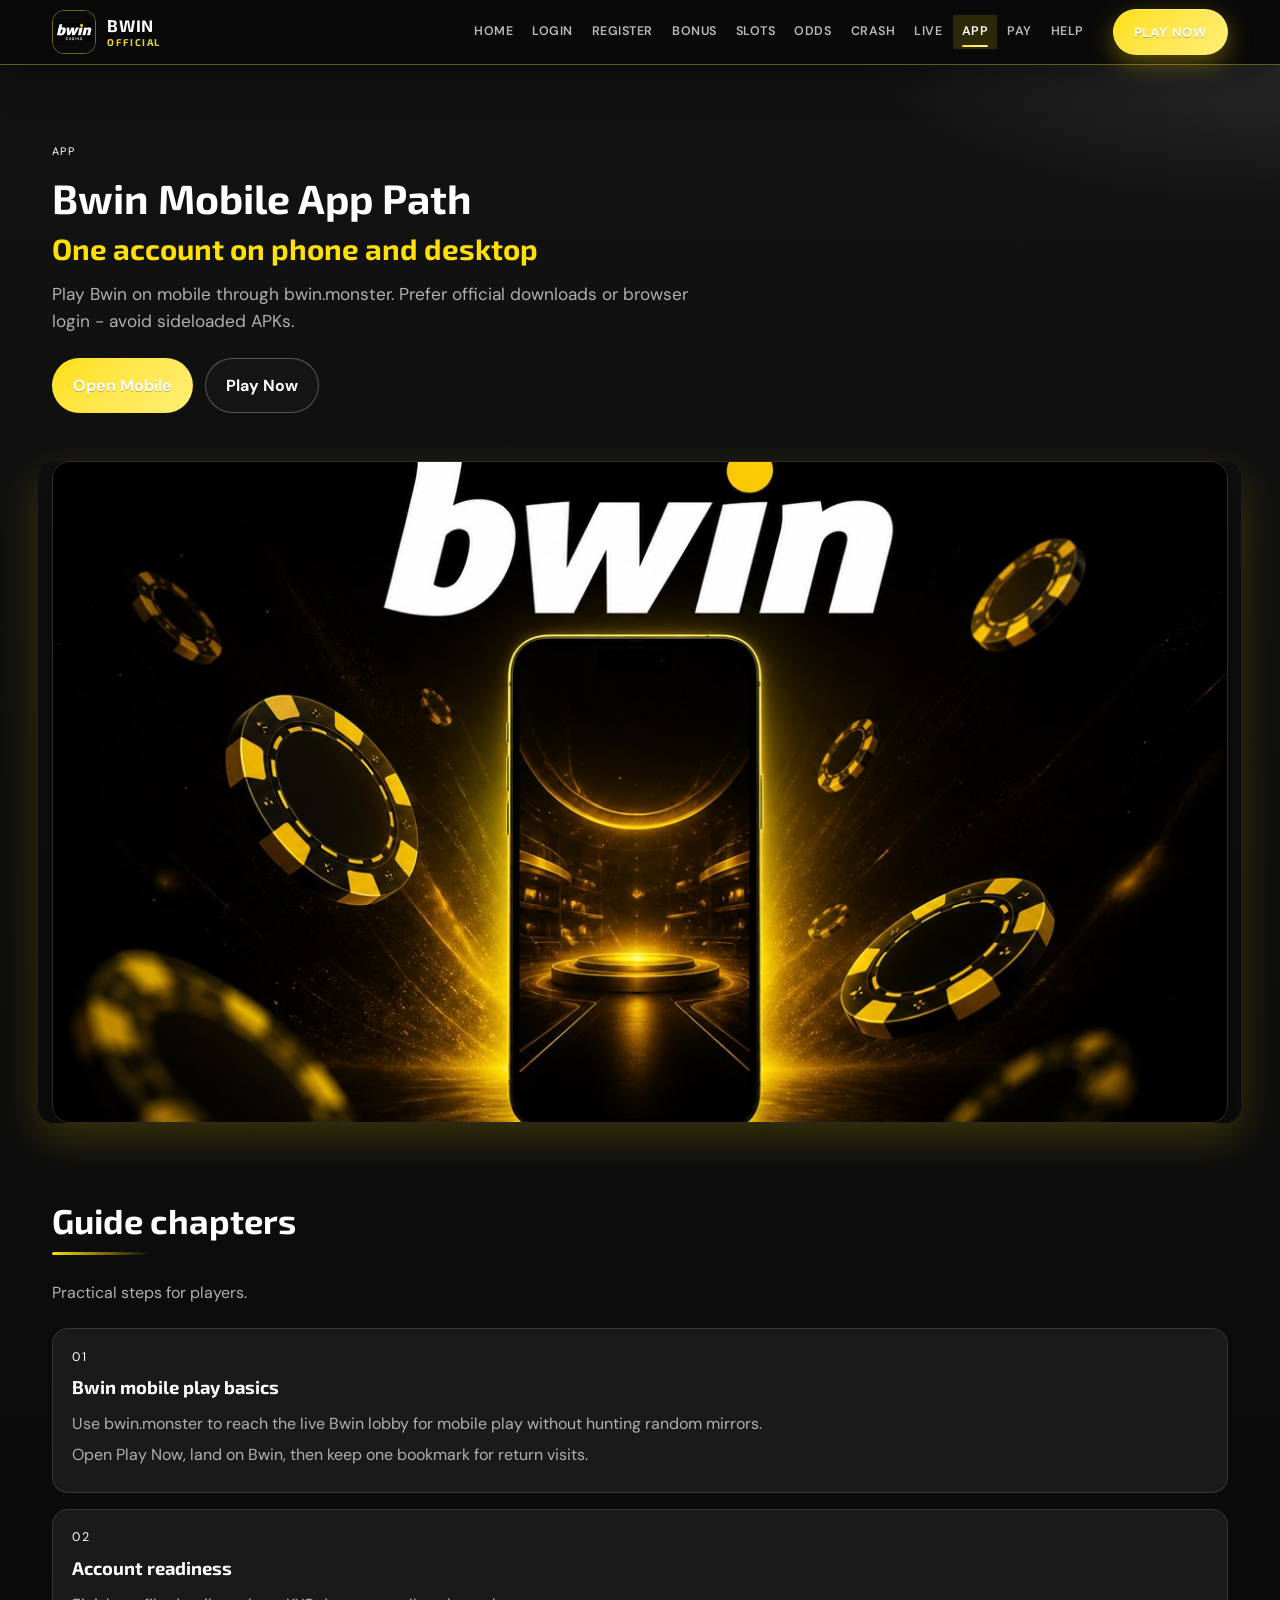
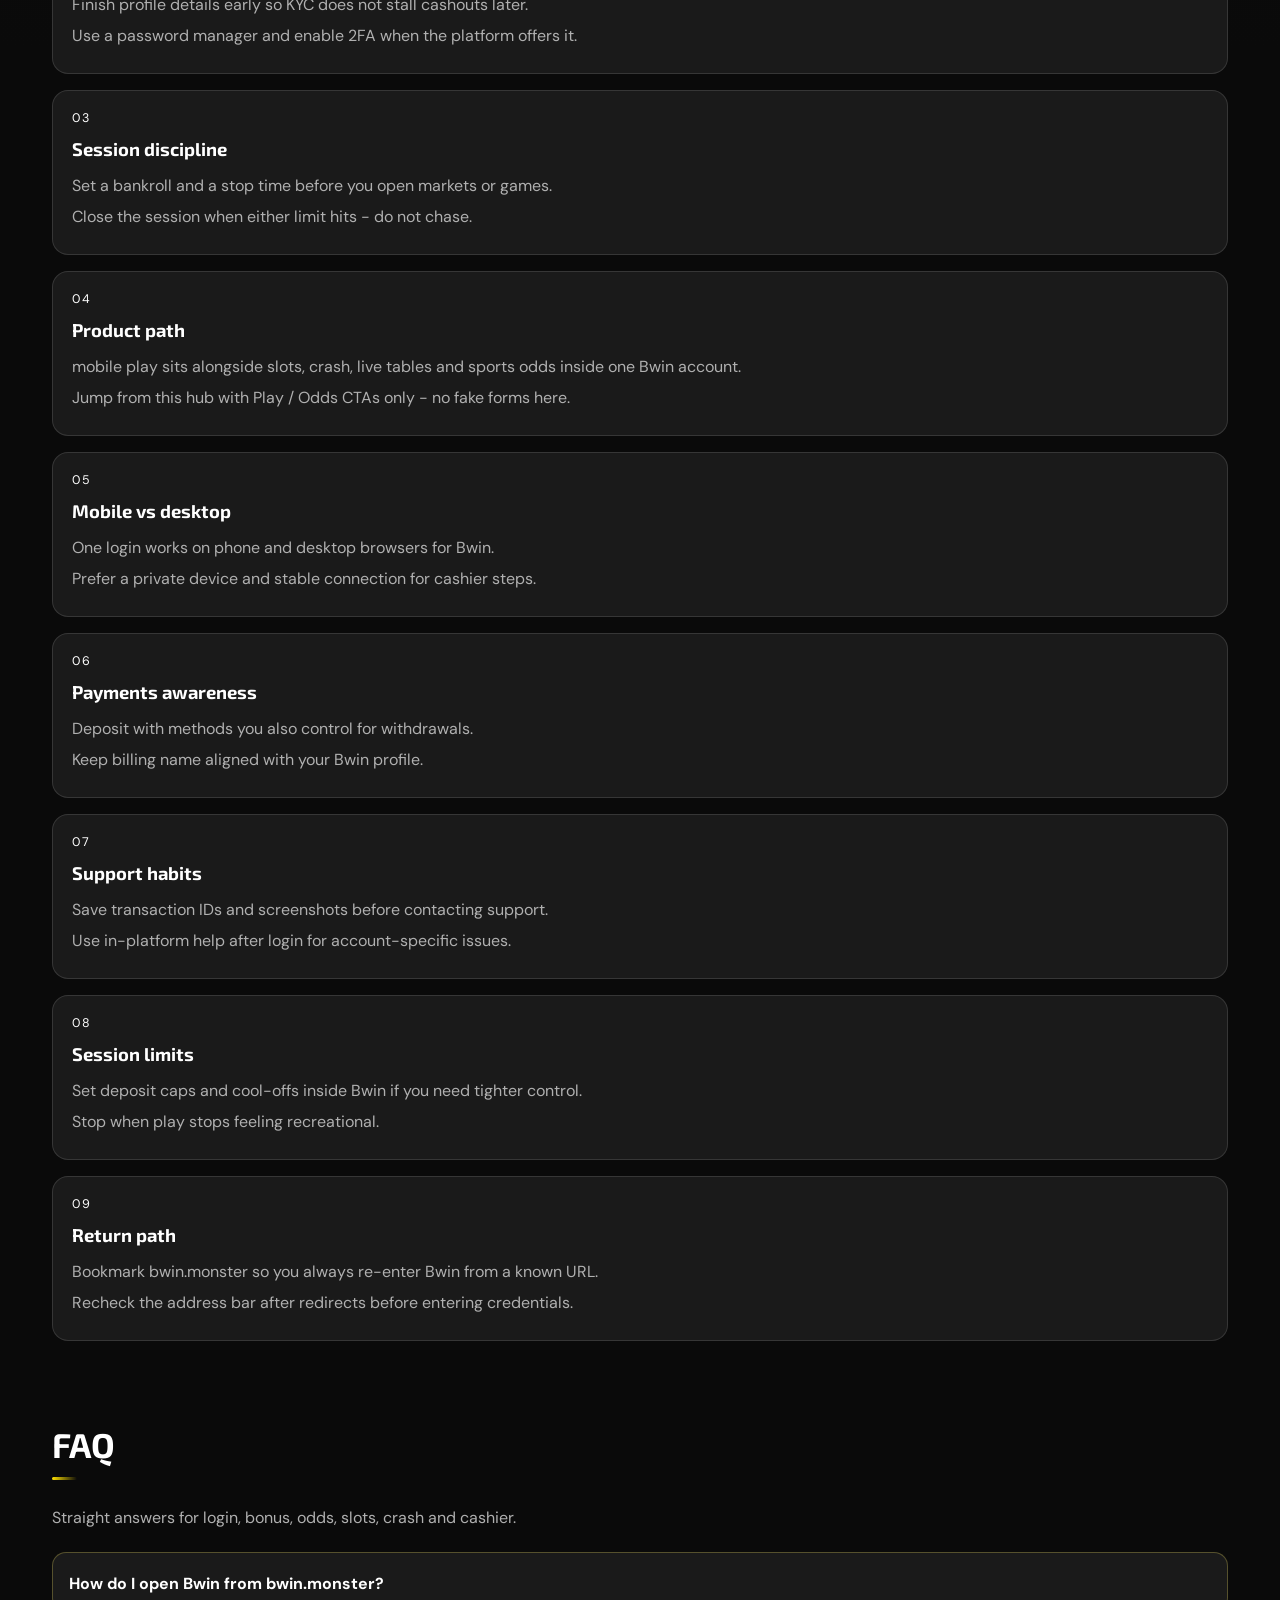
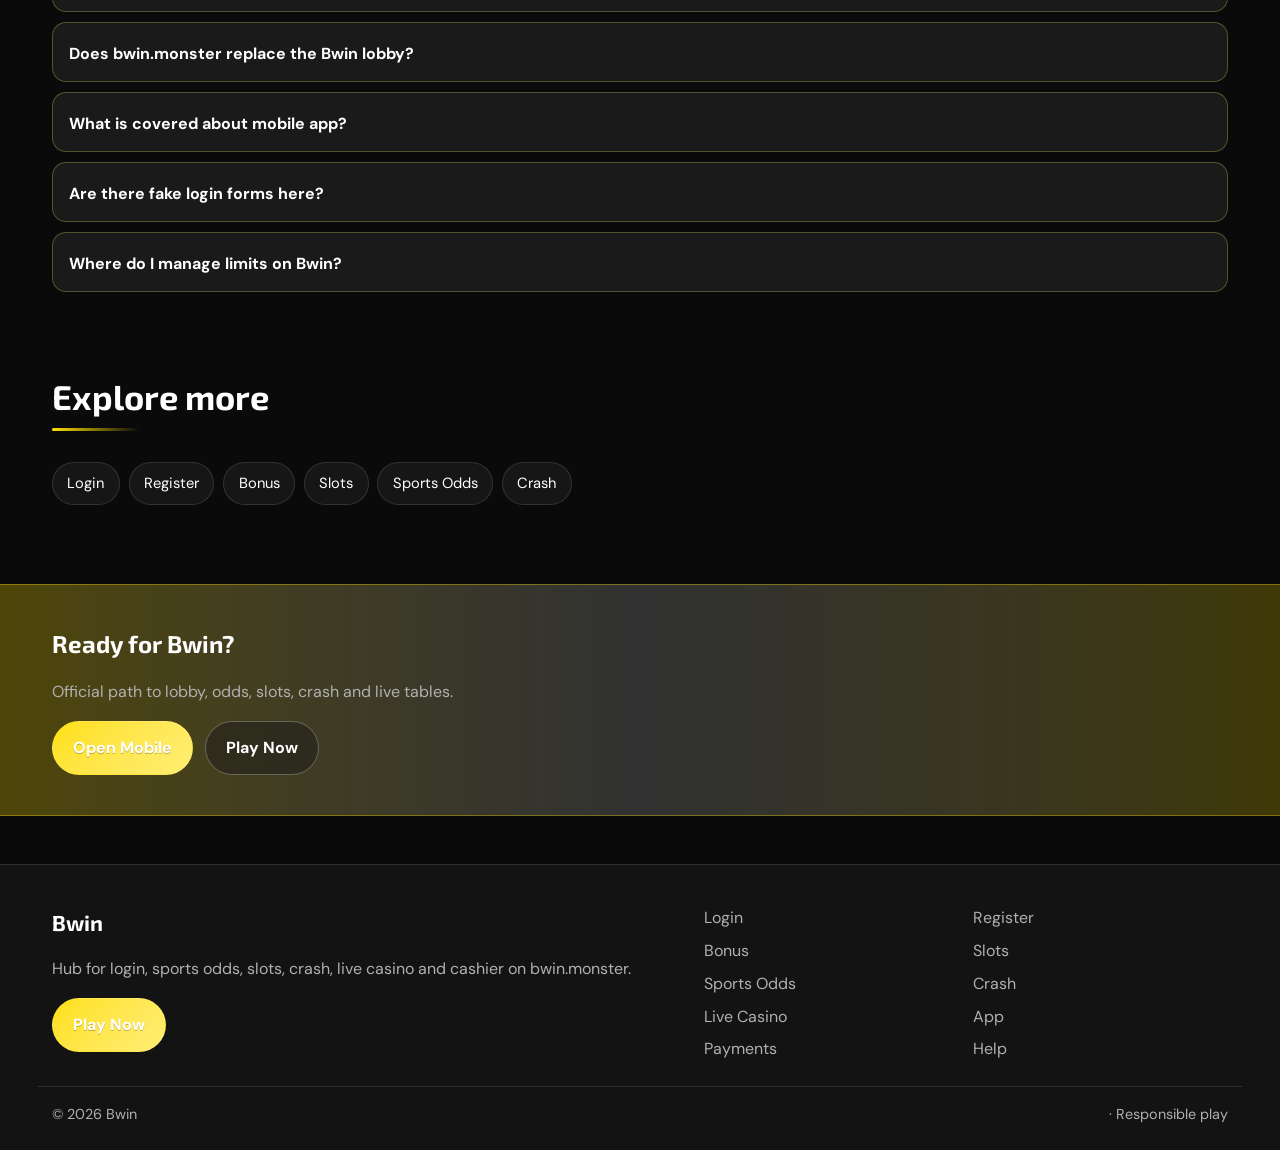
==== commit cd1e2385: "Fix logo voids, promo interleave, promo CSS, lang dropdown" ====
--- a/bwin-app.html
+++ b/bwin-app.html
@@ -54,17 +54,6 @@
 
 </div></section>
 <div class="page-cover wrap"><img src="/assets/pages/bwin-app.jpg" alt="App cover" width="1200" height="675" loading="eager"></div>
-<div class="wrap"><a class="promo-fx promo-vip reveal" href="https://martell888.online/T9WnXySk?sub_id_1=bwin.monster" rel="nofollow sponsored noopener" target="_blank">
-<span class="promo-badge">VIP</span>
-<span class="promo-fx-glow" aria-hidden="true"></span>
-<span class="promo-fx-scan" aria-hidden="true"></span>
-<span class="promo-fx-particles" aria-hidden="true"></span>
-<span class="promo-fx-rays" aria-hidden="true"></span>
-<span class="promo-fx-ring" aria-hidden="true"></span>
-<div class="promo-media"><img src="/assets/promo/promo-cashier.jpg" alt="Bwin promo" width="960" height="540" loading="lazy"></div>
-<div class="promo-copy"><span class="promo-kicker">Bwin cashier express</span><div class="promo-title">Deposit, play, withdraw on one account</div><p class="promo-sub">Finish KYC early and use payout methods you control on Bwin.</p></div>
-<span class="promo-cta"><span class="promo-cta-shine" aria-hidden="true"></span><span class="promo-cta-label">Open Bwin cashier</span></span>
-</a></div>
 <section class="chapters wrap"><div class="section-head"><h2>Guide chapters</h2><p class="mute">Practical steps for players.</p></div><div class="chapter-grid"><article class="chapter"><div class="chapter-n">01</div><h3>Bwin mobile play basics</h3><p>Use bwin.monster to reach the live Bwin lobby for mobile play without hunting random mirrors.</p><p>Open Play Now, land on Bwin, then keep one bookmark for return visits.</p></article><article class="chapter"><div class="chapter-n">02</div><h3>Account readiness</h3><p>Finish profile details early so KYC does not stall cashouts later.</p><p>Use a password manager and enable 2FA when the platform offers it.</p></article><article class="chapter"><div class="chapter-n">03</div><h3>Session discipline</h3><p>Set a bankroll and a stop time before you open markets or games.</p><p>Close the session when either limit hits - do not chase.</p></article><article class="chapter"><div class="chapter-n">04</div><h3>Product path</h3><p>mobile play sits alongside slots, crash, live tables and sports odds inside one Bwin account.</p><p>Jump from this hub with Play / Odds CTAs only - no fake forms here.</p></article><article class="chapter"><div class="chapter-n">05</div><h3>Mobile vs desktop</h3><p>One login works on phone and desktop browsers for Bwin.</p><p>Prefer a private device and stable connection for cashier steps.</p></article><article class="chapter"><div class="chapter-n">06</div><h3>Payments awareness</h3><p>Deposit with methods you also control for withdrawals.</p><p>Keep billing name aligned with your Bwin profile.</p></article><article class="chapter"><div class="chapter-n">07</div><h3>Support habits</h3><p>Save transaction IDs and screenshots before contacting support.</p><p>Use in-platform help after login for account-specific issues.</p></article><article class="chapter"><div class="chapter-n">08</div><h3>Session limits</h3><p>Set deposit caps and cool-offs inside Bwin if you need tighter control.</p><p>Stop when play stops feeling recreational.</p></article><article class="chapter"><div class="chapter-n">09</div><h3>Return path</h3><p>Bookmark bwin.monster so you always re-enter Bwin from a known URL.</p><p>Recheck the address bar after redirects before entering credentials.</p></article></div></section>
 <section class="faq wrap" id="faq"><div class="section-head"><h2>FAQ</h2><p class="mute">Straight answers for login, bonus, odds, slots, crash and cashier.</p></div><div class="faq-list"><details class="faq-item"><summary>How do I open Bwin from bwin.monster?</summary><p>Tap Play Now on bwin.monster, follow through to the live Bwin site, then complete login or registration there.</p></details><details class="faq-item"><summary>Does bwin.monster replace the Bwin lobby?</summary><p>No. bwin.monster is an SEO hub for login, bonus path, odds, slots, crash, live casino and cashier. Real games run on Bwin after you continue.</p></details><details class="faq-item"><summary>What is covered about mobile app?</summary><p>This page explains practical mobile app steps for Bwin players: safe entry, product location, session limits and where to continue via Play Now.</p></details><details class="faq-item"><summary>Are there fake login forms here?</summary><p>No. Never enter passwords on the hub. Credentials belong only on the live Bwin site after you leave this page.</p></details><details class="faq-item"><summary>Where do I manage limits on Bwin?</summary><p>Use deposit limits, reality checks and cool-offs inside the logged-in Bwin account tools.</p></details></div></section>
 <section class="related wrap"><div class="section-head"><h2>Explore more</h2></div><div class="chip-row"><a class="chip" href="/bwin-login.html">Login</a><a class="chip" href="/bwin-register.html">Register</a><a class="chip" href="/bwin-bonus.html">Bonus</a><a class="chip" href="/bwin-slots.html">Slots</a><a class="chip" href="/bwin-odds.html">Sports Odds</a><a class="chip" href="/bwin-crash.html">Crash</a></div></section>
--- a/css/styles.css
+++ b/css/styles.css
@@ -343,11 +343,11 @@
   .header-inner{
     grid-template-columns:minmax(0,1fr) auto auto !important;
   }
-  .lang-switch{grid-column:2 !important}
+  /* killed mid lang */
   .nav-toggle{grid-column:3 !important}
   .lang-switch-btn .lang-code{display:none !important}
   .brand-name{font-size:.74rem !important}
-  .promo-media{aspect-ratio:4 / 3 !important}
+  /* killed 4/3 */
   .hero-chips .chip{font-size:.68rem !important;padding:.28rem .5rem !important}
 }
 
@@ -781,3 +781,18 @@
 /* unique hero flight bwin */
 @keyframes heroFloatBwin{0%,100%{transform:translate3d(0,0,0)}50%{transform:translate3d(0,-8px,0)}} .hero-stage .hero-img{animation:heroFloatBwin 4.5s ease-in-out infinite}
 @media (prefers-reduced-motion:reduce){.hero-stage .hero-img{animation:none!important}}
+/* ===== BATCH13 UI FIX 2026-08-18 ===== */
+.brand-mark{overflow:hidden!important;border-radius:12px!important;width:44px!important;height:44px!important}
+.brand-mark img,.brand img{width:44px!important;height:44px!important;object-fit:cover!important;object-position:center!important;background:var(--bg)!important;border-radius:12px!important}
+.brand-mark::after{inset:-2px!important;border-radius:14px!important}
+.wrap > a.promo-fx, a.promo-fx{display:block!important;position:relative!important;overflow:hidden!important;width:100%!important;margin:.85rem auto!important;padding:0!important;aspect-ratio:32/9!important;border-radius:16px!important;grid-template-columns:none!important}
+.promo-fx .promo-media{position:absolute!important;inset:0!important;width:100%!important;height:100%!important;aspect-ratio:auto!important;margin:0!important;overflow:hidden!important;z-index:0!important}
+.promo-fx .promo-media img{width:100%!important;height:100%!important;object-fit:cover!important;object-position:center center!important;transform:none!important;animation:none!important}
+.promo-fx-rays,.promo-fx-ring{opacity:.12!important}
+@media (max-width:720px){.wrap > a.promo-fx, a.promo-fx{aspect-ratio:16/9!important}}
+.header-bar,.header-inner{display:grid!important;grid-template-columns:auto minmax(0,1fr) auto!important;align-items:center!important;position:relative!important}
+.header-actions{display:inline-flex!important;align-items:center!important;gap:.45rem!important;grid-column:3!important;grid-row:1!important;justify-self:end!important;position:relative!important;z-index:120!important}
+.lang-switch{position:relative!important;z-index:200!important;grid-column:unset!important;margin:0!important;flex:0 0 auto!important}
+.lang-switch-panel{position:absolute!important;top:calc(100% + 6px)!important;right:0!important;left:auto!important;transform:none!important;inset:auto!important;z-index:250!important;min-width:14rem!important;max-height:min(70vh,22rem)!important}
+@media (max-width:1099px){.header-bar,.header-inner{grid-template-columns:minmax(0,1fr) auto!important}.header-actions{grid-column:2!important}.lang-switch{grid-column:unset!important}.nav-toggle{grid-column:unset!important}}
+
--- a/css/i18n.css
+++ b/css/i18n.css
@@ -48,3 +48,8 @@
   .lang-switch-btn .lang-name{display:none}
   .lang-switch-panel{right:0;left:auto}
 }
+/* batch13 lang panel lock */
+.lang-switch{position:relative!important;z-index:200!important}
+.lang-switch-panel{position:absolute!important;top:calc(100% + 6px)!important;right:0!important;left:auto!important;transform:none!important;inset:auto 0 auto auto!important;z-index:250!important;display:none!important}
+.lang-switch.is-open .lang-switch-panel{display:grid!important}
+
